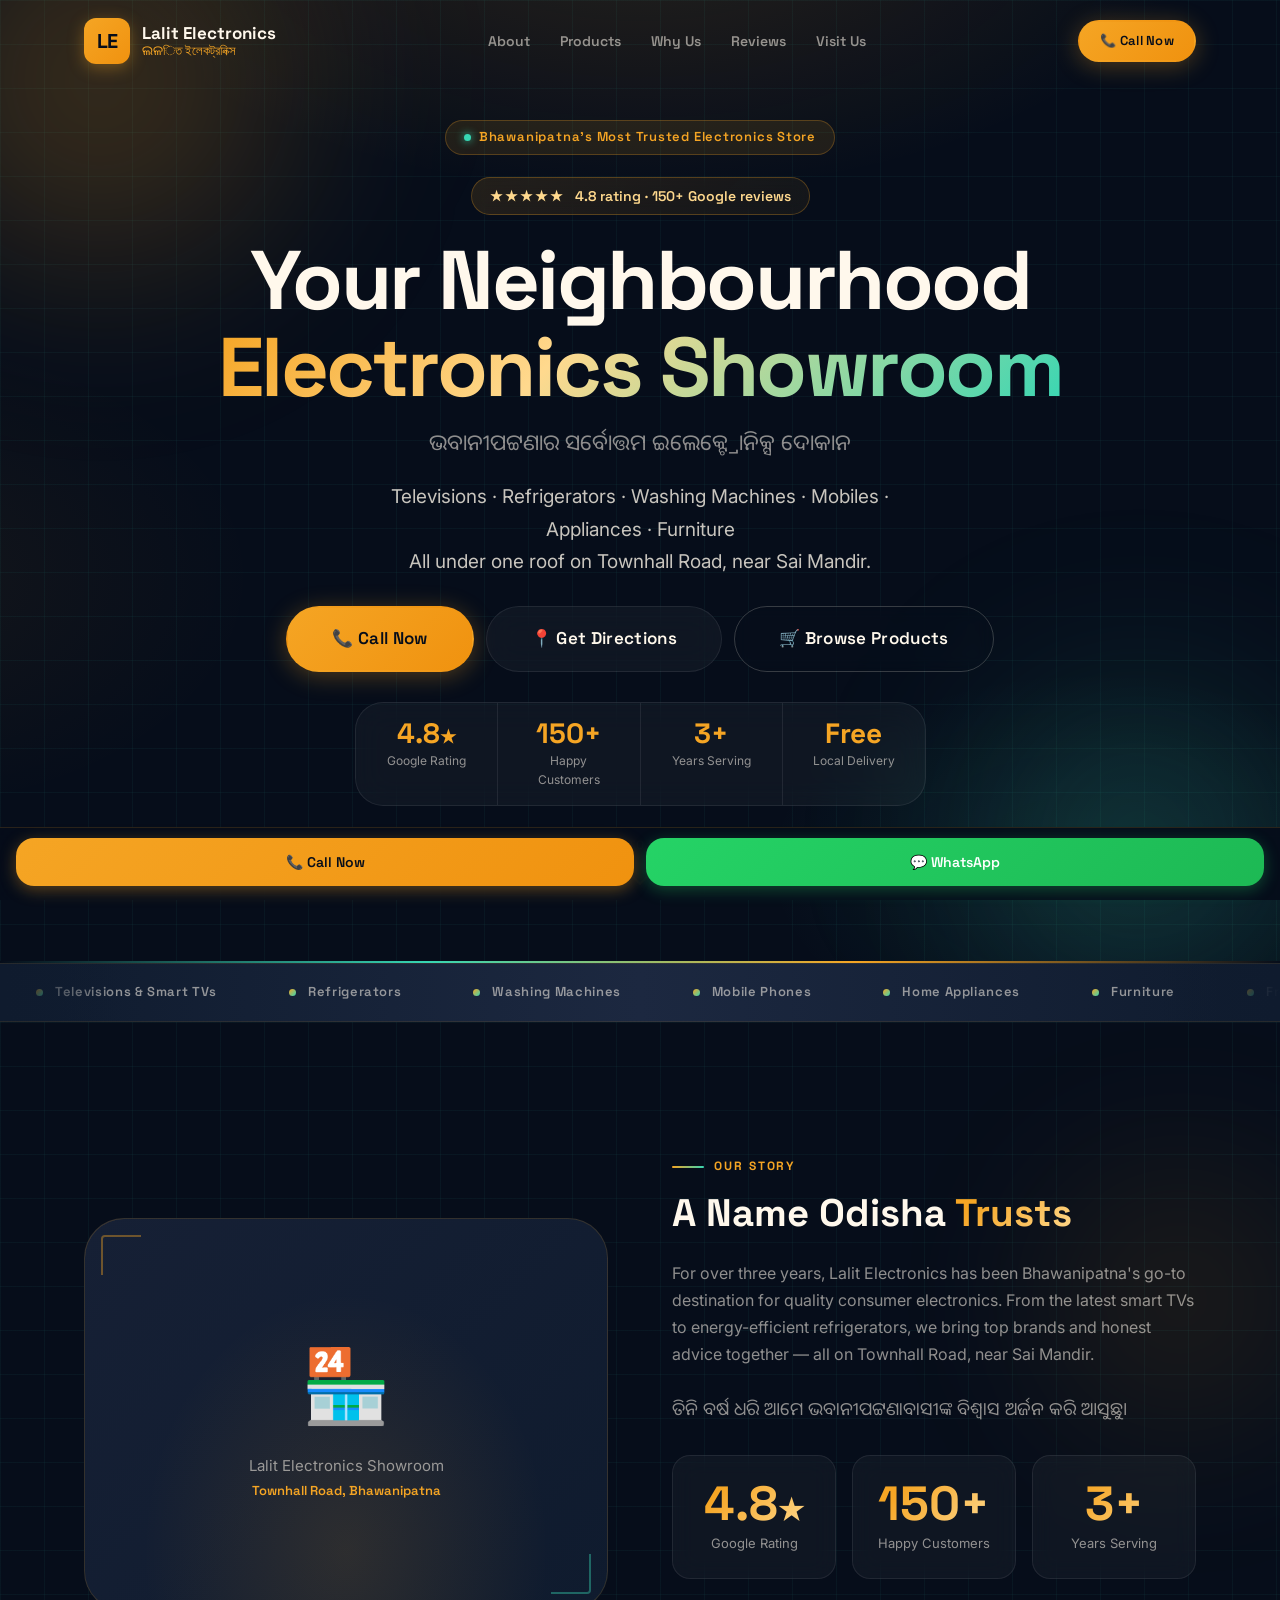
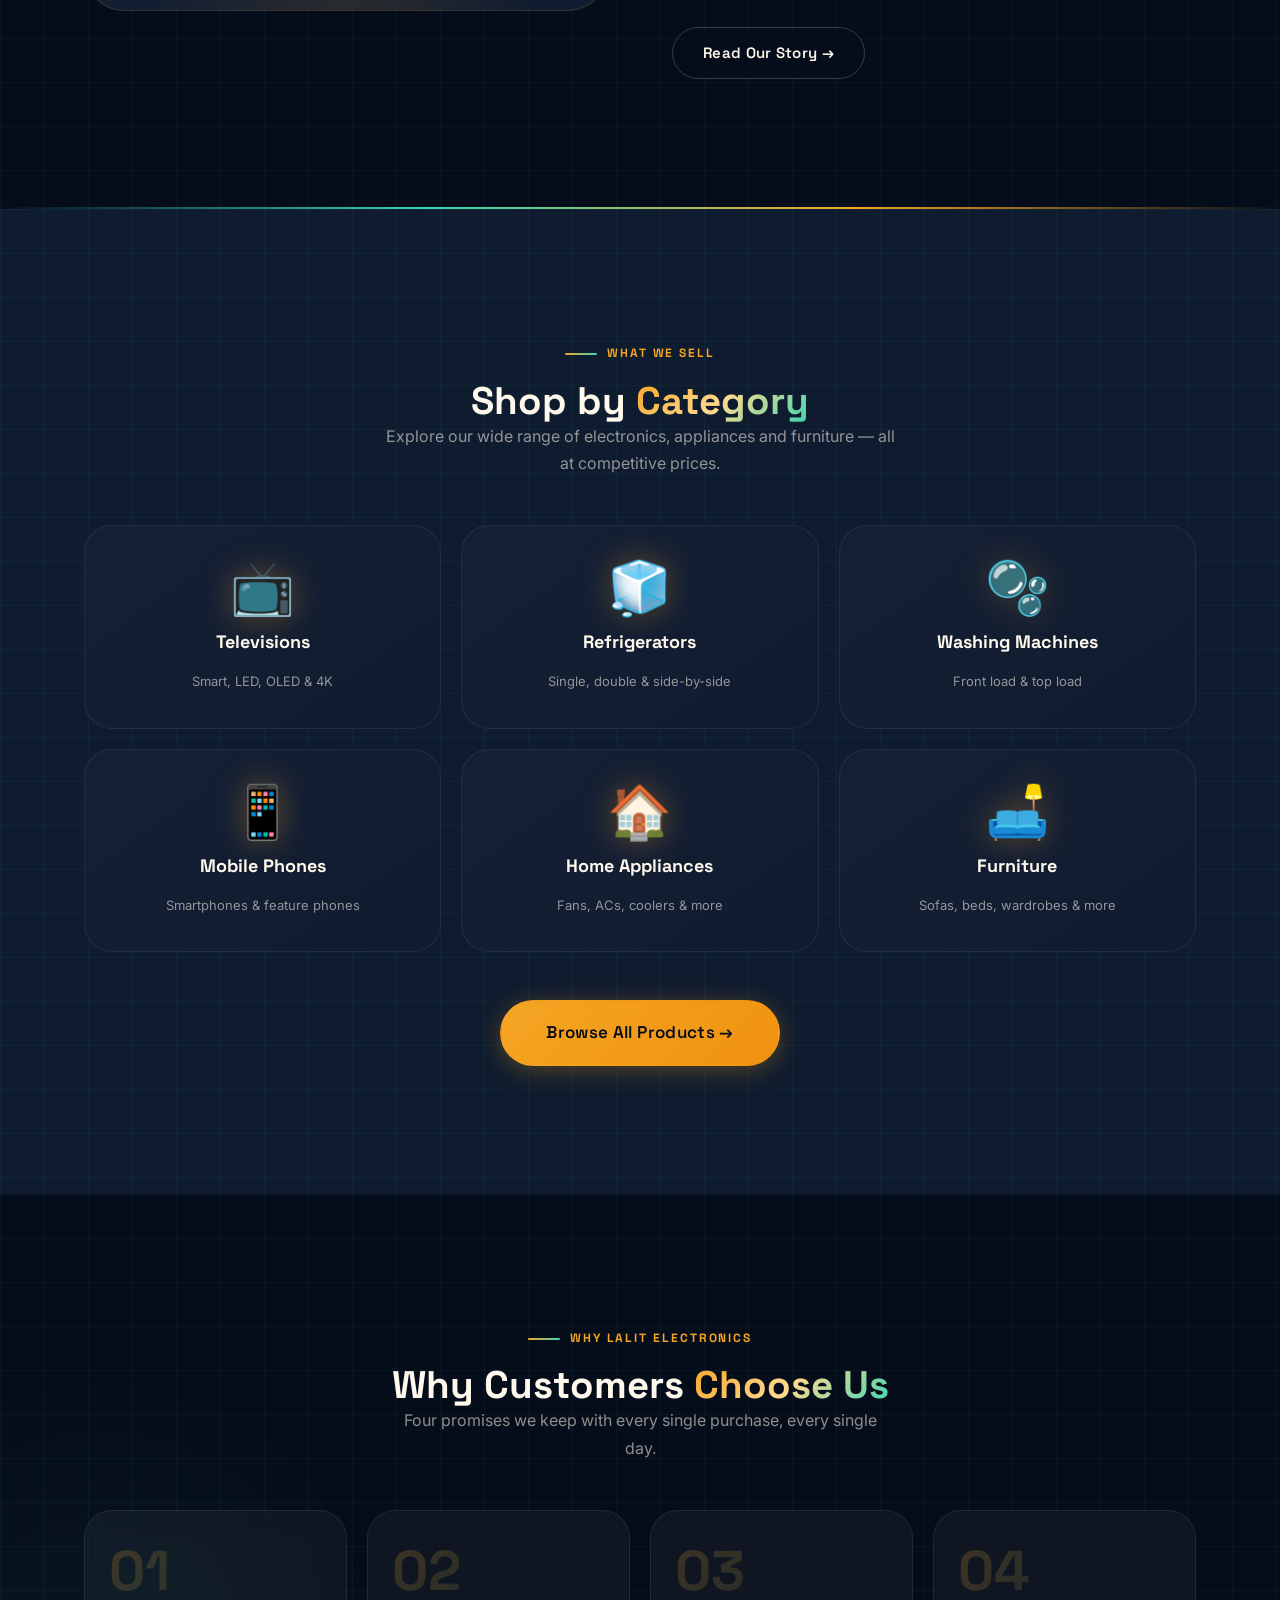
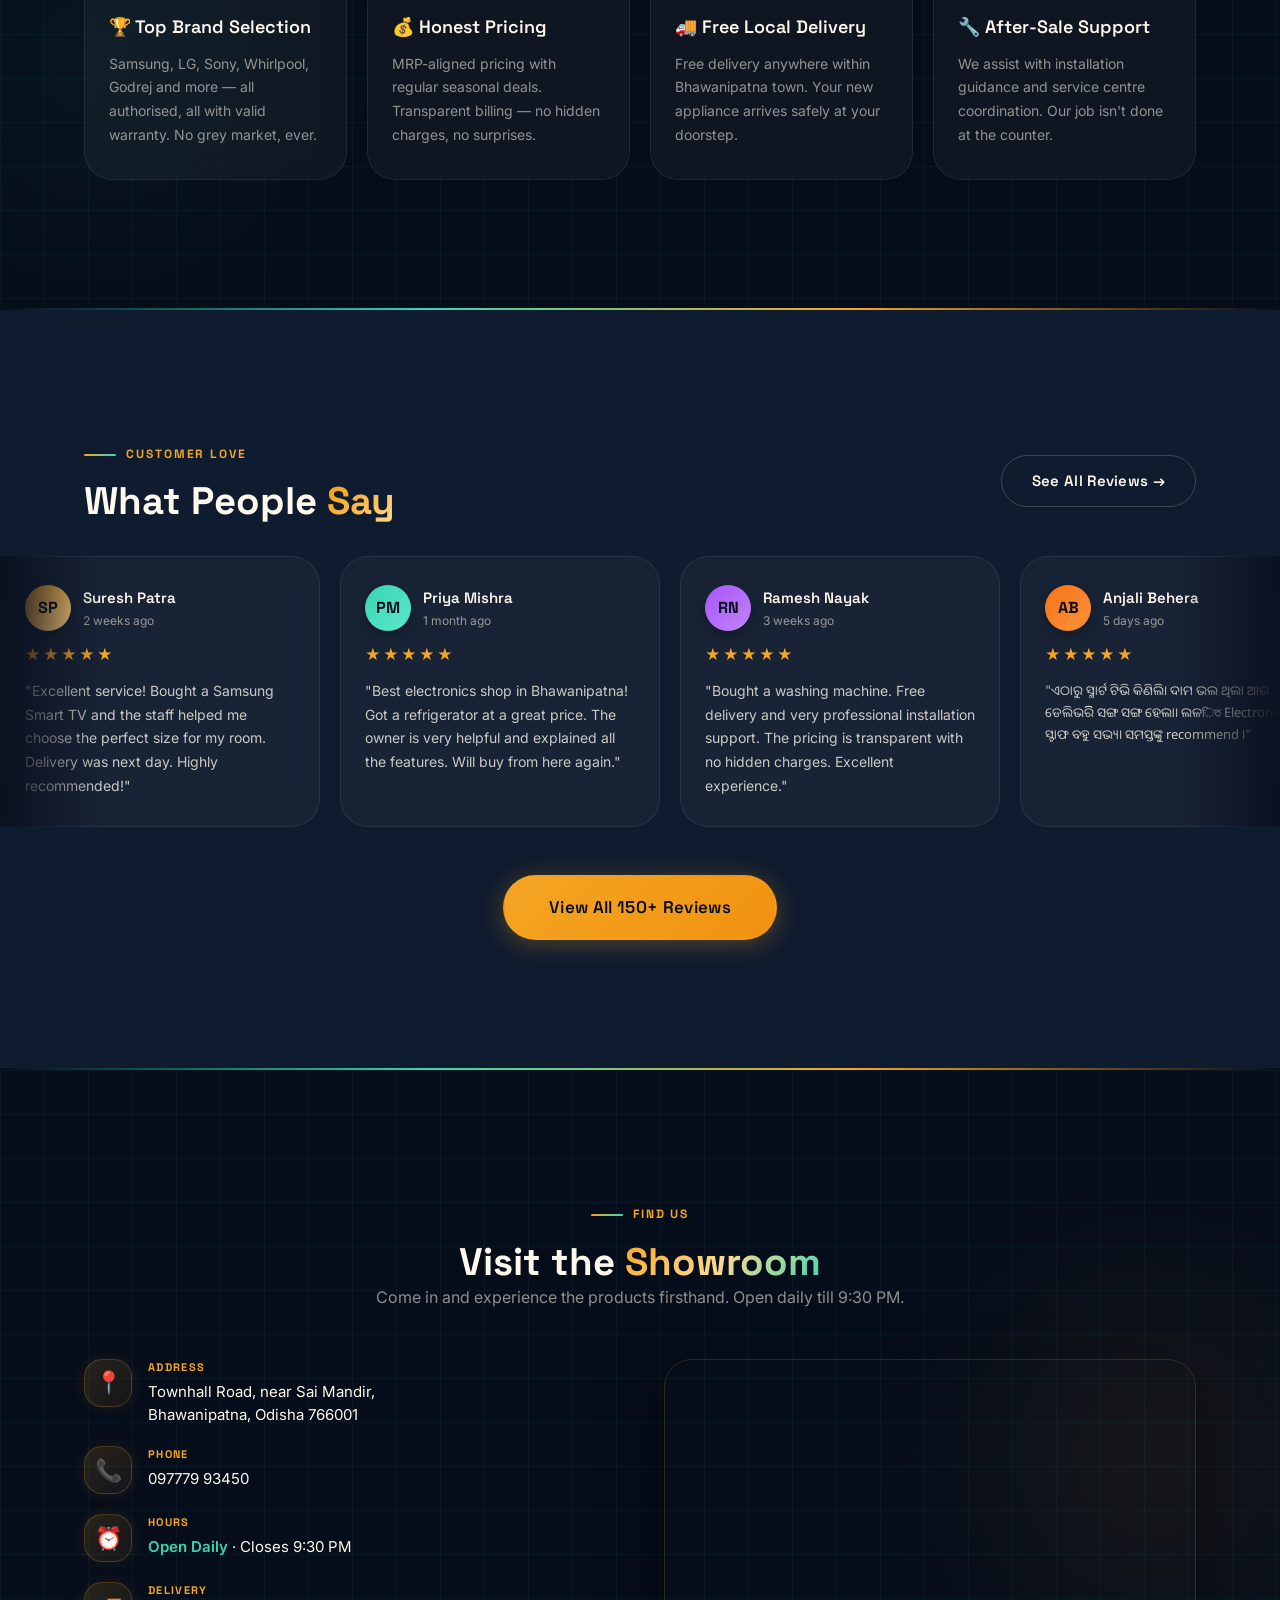
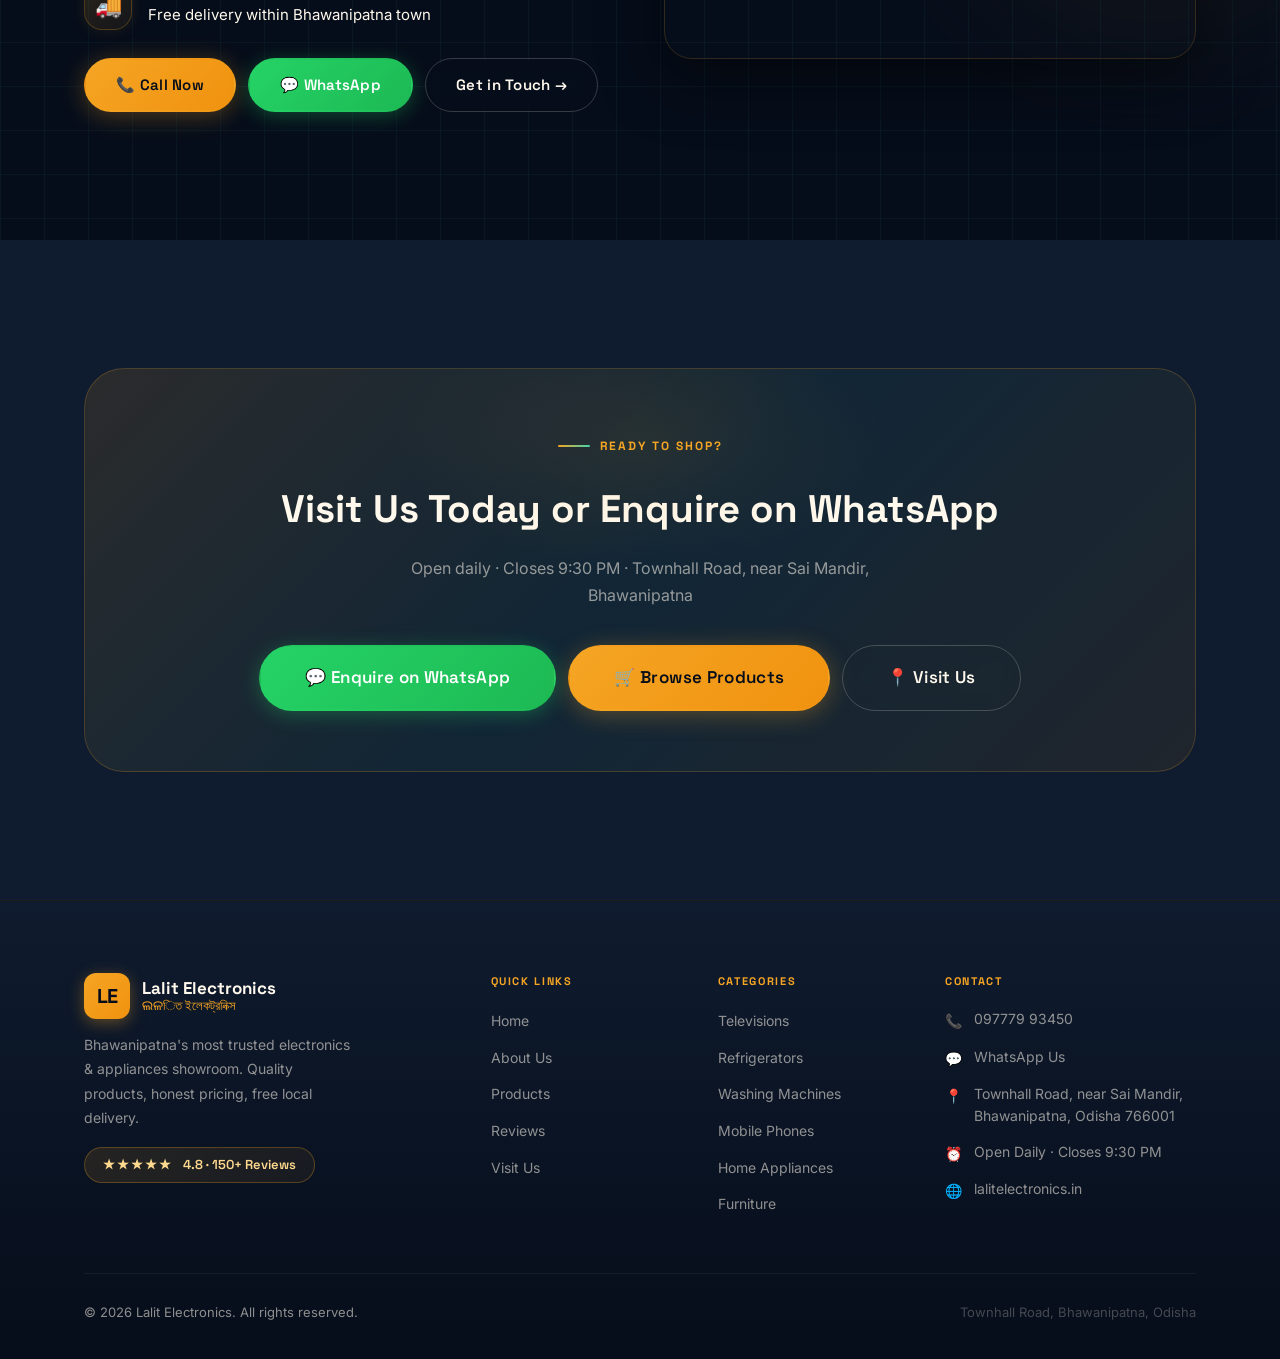
==== index.html @ ec1c6d99 "Initial commit with premium design overhaul" ====
<!DOCTYPE html>
<html lang="en">

<head>
  <meta charset="UTF-8" />
  <meta name="viewport" content="width=device-width, initial-scale=1.0" />
  <title>Lalit Electronics — Bhawanipatna, Odisha | TV, Refrigerator, Mobiles &amp; More</title>
  <meta name="description"
    content="Lalit Electronics (ଲଳିତ ଇଲେକ୍ଟ୍ରୋନିକ୍ସ) — Bhawanipatna's most trusted electronics store on Townhall Road. TVs, Refrigerators, Washing Machines, Mobiles, Home Appliances &amp; Furniture. Rated 4.8★ by 150+ customers. Free delivery within town." />
  <link rel="canonical" href="https://lalitelectronics.in/" />
  <link rel="preconnect" href="https://fonts.googleapis.com" />
  <link rel="preconnect" href="https://fonts.gstatic.com" crossorigin />
  <link
    href="https://fonts.googleapis.com/css2?family=Space+Grotesk:wght@400;500;600;700;800&family=Inter:wght@300;400;500;600&family=Noto+Sans+Oriya:wght@400;700&display=swap"
    rel="stylesheet" />
  <link rel="stylesheet" href="styles.css" />
  <script type="application/ld+json">
  {
    "@context": "https://schema.org",
    "@type": "ElectronicsStore",
    "name": "Lalit Electronics",
    "alternateName": "ଲଳிତ ಇलेक्ट्रॉनिक्स",
    "url": "https://lalitelectronics.in",
    "telephone": "+919777993450",
    "address": {
      "@type": "PostalAddress",
      "streetAddress": "Townhall Road, near Sai Mandir",
      "addressLocality": "Bhawanipatna",
      "addressRegion": "Odisha",
      "postalCode": "766001",
      "addressCountry": "IN"
    },
    "aggregateRating": { "@type": "AggregateRating", "ratingValue": "4.8", "reviewCount": "150" },
    "openingHours": "Mo-Su 00:00-21:30",
    "priceRange": "₹₹"
  }
  </script>
</head>

<body>

  <!-- ══ HEADER ════════════════════════════════════════════ -->
  <header id="site-header" role="banner">
    <div class="container">
      <div class="header-inner">
        <a href="index.html" class="site-logo" aria-label="Lalit Electronics – Home">
          <div class="logo-mark" aria-hidden="true">LE</div>
          <div class="logo-text">
            <span class="logo-en">Lalit Electronics</span>
            <span class="logo-or">ଲଳিত ইলেকট্রনিক্স</span>
          </div>
        </a>
        <nav class="site-nav" aria-label="Main navigation">
          <a href="about.html" data-nav-link>About</a>
          <a href="products.html" data-nav-link>Products</a>
          <a href="#why-us">Why Us</a>
          <a href="reviews.html" data-nav-link>Reviews</a>
          <a href="contact.html" data-nav-link>Visit Us</a>
        </nav>
        <div class="header-cta">
          <a href="tel:+919777993450" class="btn btn-primary btn-sm" id="header-call-btn">📞 Call Now</a>
          <button class="hamburger" id="hamburger" aria-label="Open menu" aria-expanded="false"
            aria-controls="mobile-drawer">
            <span></span><span></span><span></span>
          </button>
        </div>
      </div>
    </div>
  </header>

  <!-- ══ MOBILE DRAWER ══════════════════════════════════════ -->
  <div id="mobile-drawer" role="dialog" aria-label="Navigation menu" aria-modal="true">
    <a href="index.html" class="site-logo" aria-label="Lalit Electronics – Home">
      <div class="logo-mark" aria-hidden="true">LE</div>
      <div class="logo-text">
        <span class="logo-en">Lalit Electronics</span>
      </div>
    </a>
    <nav class="drawer-nav" aria-label="Mobile navigation">
      <a href="index.html" data-nav-link>Home</a>
      <a href="about.html" data-nav-link>About</a>
      <a href="products.html" data-nav-link>Products</a>
      <a href="reviews.html" data-nav-link>Reviews</a>
      <a href="contact.html" data-nav-link>Visit Us</a>
    </nav>
    <div class="drawer-actions">
      <a href="tel:+919777993450" class="btn btn-primary btn-lg" id="drawer-call-btn">📞 Call Now</a>
      <a href="https://wa.me/919777993450" class="btn btn-whatsapp btn-lg" target="_blank" rel="noopener noreferrer"
        id="drawer-wa-btn">💬 WhatsApp</a>
    </div>
  </div>

  <main id="main-content">

    <!-- ══ HERO ═══════════════════════════════════════════════ -->
    <section id="hero" aria-label="Welcome to Lalit Electronics">
      <!-- Layered backgrounds -->
      <div class="hero-bg-radial" aria-hidden="true"></div>
      <div class="hero-circuit" aria-hidden="true"></div>
      <!-- Floating orbs -->
      <div class="orb orb-amber hero-orb-1" aria-hidden="true" style="width:560px;height:560px;top:-200px;left:-180px;">
      </div>
      <div class="orb orb-teal  hero-orb-2" aria-hidden="true"
        style="width:480px;height:480px;bottom:-120px;right:-100px;animation-delay:-3s;"></div>

      <div class="container">
        <div class="hero-inner">

          <!-- Eyebrow badge -->
          <div class="hero-eyebrow reveal" role="text">
            <span class="dot" aria-hidden="true"></span>
            Bhawanipatna's Most Trusted Electronics Store
          </div>

          <!-- Rating pill -->
          <div class="rating-pill reveal reveal-delay-1">
            <span class="stars" aria-label="Five stars">★★★★★</span>
            4.8 rating · 150+ Google reviews
          </div>

          <!-- Headline -->
          <h1 class="display-xl hero-title reveal reveal-delay-2">
            Your Neighbourhood<br />
            <span class="line-accent">Electronics Showroom</span>
          </h1>

          <!-- Odia subline -->
          <p class="hero-sub-odia reveal reveal-delay-3">
            ଭବାନୀପଟ୍ଟଣାର ସର୍ବୋତ୍ତମ ଇଲେକ୍ଟ୍ରୋନିକ୍ସ ଦୋକାନ
          </p>
          <p class="hero-sub-en reveal reveal-delay-3">
            Televisions · Refrigerators · Washing Machines · Mobiles · Appliances · Furniture<br />
            All under one roof on Townhall Road, near Sai Mandir.
          </p>

          <!-- CTAs -->
          <div class="hero-ctas reveal reveal-delay-4">
            <a href="tel:+919777993450" class="btn btn-primary btn-lg" id="hero-call-btn">📞 Call Now</a>
            <a href="https://maps.google.com/?q=W557+8F+Bhawanipatna,Odisha" target="_blank" rel="noopener noreferrer"
              class="btn btn-glass btn-lg" id="hero-directions-btn">📍 Get Directions</a>
            <a href="products.html" class="btn btn-outline btn-lg" id="hero-products-btn">🛒 Browse Products</a>
          </div>

          <!-- Floating mini stats -->
          <div class="hero-stats reveal reveal-delay-4">
            <div class="hero-stat">
              <div class="hero-stat-num">4.8<span style="font-size:.65em;">★</span></div>
              <div class="hero-stat-label">Google Rating</div>
            </div>
            <div class="hero-stat">
              <div class="hero-stat-num">150+</div>
              <div class="hero-stat-label">Happy Customers</div>
            </div>
            <div class="hero-stat">
              <div class="hero-stat-num">3+</div>
              <div class="hero-stat-label">Years Serving</div>
            </div>
            <div class="hero-stat">
              <div class="hero-stat-num">Free</div>
              <div class="hero-stat-label">Local Delivery</div>
            </div>
          </div>

          <!-- Scroll hint -->
          <div class="scroll-hint reveal reveal-delay-4" aria-hidden="true">
            <span>Scroll to explore</span>
            <div class="chevron"></div>
          </div>

        </div>
      </div>
    </section>

    <!-- ══ TEAL DIVIDER ═══════════════════════════════════════ -->
    <div class="teal-stripe" aria-hidden="true"></div>

    <!-- ══ SERVICES MARQUEE ════════════════════════════════════ -->
    <section class="marquee-section" aria-label="Our services">
      <div class="marquee-track" aria-hidden="true">
        <div class="marquee-item"><span class="dot" aria-hidden="true"></span> Televisions &amp; Smart TVs</div>
        <div class="marquee-item"><span class="dot" aria-hidden="true"></span> Refrigerators</div>
        <div class="marquee-item"><span class="dot" aria-hidden="true"></span> Washing Machines</div>
        <div class="marquee-item"><span class="dot" aria-hidden="true"></span> Mobile Phones</div>
        <div class="marquee-item"><span class="dot" aria-hidden="true"></span> Home Appliances</div>
        <div class="marquee-item"><span class="dot" aria-hidden="true"></span> Furniture</div>
        <div class="marquee-item"><span class="dot" aria-hidden="true"></span> Free Delivery in Town</div>
        <div class="marquee-item"><span class="dot" aria-hidden="true"></span> In-Store Pickup</div>
        <div class="marquee-item"><span class="dot" aria-hidden="true"></span> Open Daily till 9:30 PM</div>
        <div class="marquee-item"><span class="dot" aria-hidden="true"></span> 4.8★ on Google</div>
        <div class="marquee-item"><span class="dot" aria-hidden="true"></span> Samsung · LG · Sony · Whirlpool</div>
        <div class="marquee-item"><span class="dot" aria-hidden="true"></span> Bhawanipatna's #1 Store</div>
      </div>
    </section>

    <!-- ══ ABOUT PREVIEW ══════════════════════════════════════ -->
    <section class="section-dark circuit-bg" aria-labelledby="about-preview-heading">
      <div class="orb orb-amber" aria-hidden="true"
        style="position:absolute;width:400px;height:400px;right:-100px;top:10%;opacity:.5;pointer-events:none;"></div>
      <div class="container" style="position:relative;">
        <div class="about-split">
          <!-- Visual -->
          <div class="about-visual reveal reveal-left">
            <div class="visual-icon" aria-hidden="true">🏪</div>
            <p>Lalit Electronics Showroom<br /><span
                style="color:var(--amber);font-size:13px;font-family:var(--font-head);font-weight:600;">Townhall Road,
                Bhawanipatna</span></p>
            <!-- Decorative corner elements -->
            <div aria-hidden="true"
              style="position:absolute;top:16px;left:16px;width:40px;height:40px;border-left:2px solid rgba(245,165,36,.4);border-top:2px solid rgba(245,165,36,.4);border-radius:4px 0 0 0;">
            </div>
            <div aria-hidden="true"
              style="position:absolute;bottom:16px;right:16px;width:40px;height:40px;border-right:2px solid rgba(55,214,179,.4);border-bottom:2px solid rgba(55,214,179,.4);border-radius:0 0 4px 0;">
            </div>
          </div>
          <!-- Content -->
          <div class="reveal reveal-right">
            <span class="section-label">Our Story</span>
            <h2 class="headline-xl" id="about-preview-heading">
              A Name Odisha <span class="gradient-text-amber">Trusts</span>
            </h2>
            <p class="body-md mt-3" style="color:var(--text-dim);">
              For over three years, Lalit Electronics has been Bhawanipatna's go-to destination for quality consumer
              electronics. From the latest smart TVs to energy-efficient refrigerators, we bring top brands and honest
              advice together — all on Townhall Road, near Sai Mandir.
            </p>
            <p class="odia mt-3" style="color:var(--text-dim);">
              ତିନି ବର୍ଷ ଧରି ଆମେ ଭବାନୀପଟ୍ଟଣାବାସୀଙ୍କ ବିଶ୍ୱାସ ଅର୍ଜନ କରି ଆସୁଛୁ।
            </p>
            <div class="stats-row mt-4">
              <div class="stat-card">
                <div class="stat-number">4.8<span style="font-size:.6em;">★</span></div>
                <div class="stat-label">Google Rating</div>
              </div>
              <div class="stat-card">
                <div class="stat-number">150+</div>
                <div class="stat-label">Happy Customers</div>
              </div>
              <div class="stat-card">
                <div class="stat-number">3+</div>
                <div class="stat-label">Years Serving</div>
              </div>
            </div>
            <a href="about.html" class="btn btn-outline mt-6" id="about-preview-link">Read Our Story →</a>
          </div>
        </div>
      </div>
    </section>

    <!-- ══ TEAL DIVIDER ═══════════════════════════════════════ -->
    <div class="teal-stripe" aria-hidden="true"></div>

    <!-- ══ CATEGORIES ═════════════════════════════════════════ -->
    <section class="section-panel circuit-bg" aria-labelledby="categories-heading">
      <div class="container">
        <div class="text-center mb-4">
          <span class="section-label reveal" style="justify-content:center;">What We Sell</span>
          <h2 class="headline-xl reveal reveal-delay-1" id="categories-heading">
            Shop by <span class="gradient-text">Category</span>
          </h2>
          <p class="body-md reveal reveal-delay-2" style="color:var(--text-dim);max-width:520px;margin-inline:auto;">
            Explore our wide range of electronics, appliances and furniture — all at competitive prices.
          </p>
        </div>

        <div class="categories-grid mt-6">
          <a href="products.html#televisions" class="category-card reveal" id="cat-tv">
            <div class="cat-icon" aria-hidden="true">📺</div>
            <div class="cat-name">Televisions</div>
            <div class="cat-sub">Smart, LED, OLED &amp; 4K</div>
          </a>
          <a href="products.html#refrigerators" class="category-card reveal reveal-delay-1" id="cat-fridge">
            <div class="cat-icon" aria-hidden="true">🧊</div>
            <div class="cat-name">Refrigerators</div>
            <div class="cat-sub">Single, double &amp; side-by-side</div>
          </a>
          <a href="products.html#washing-machines" class="category-card reveal reveal-delay-2" id="cat-wm">
            <div class="cat-icon" aria-hidden="true">🫧</div>
            <div class="cat-name">Washing Machines</div>
            <div class="cat-sub">Front load &amp; top load</div>
          </a>
          <a href="products.html#mobile-phones" class="category-card reveal reveal-delay-1" id="cat-mobile">
            <div class="cat-icon" aria-hidden="true">📱</div>
            <div class="cat-name">Mobile Phones</div>
            <div class="cat-sub">Smartphones &amp; feature phones</div>
          </a>
          <a href="products.html#home-appliances" class="category-card reveal reveal-delay-2" id="cat-appliance">
            <div class="cat-icon" aria-hidden="true">🏠</div>
            <div class="cat-name">Home Appliances</div>
            <div class="cat-sub">Fans, ACs, coolers &amp; more</div>
          </a>
          <a href="products.html#furniture" class="category-card reveal reveal-delay-3" id="cat-furniture">
            <div class="cat-icon" aria-hidden="true">🛋️</div>
            <div class="cat-name">Furniture</div>
            <div class="cat-sub">Sofas, beds, wardrobes &amp; more</div>
          </a>
        </div>

        <!-- CTA under categories -->
        <div class="text-center mt-6 reveal">
          <a href="products.html" class="btn btn-primary btn-lg" id="browse-all-btn">Browse All Products →</a>
        </div>
      </div>
    </section>

    <!-- ══ WHY CHOOSE US ══════════════════════════════════════ -->
    <section class="section-dark circuit-bg" id="why-us" aria-labelledby="why-heading">
      <div class="orb orb-teal" aria-hidden="true"
        style="position:absolute;width:500px;height:500px;left:-150px;bottom:0;opacity:.4;pointer-events:none;"></div>
      <div class="container" style="position:relative;">
        <div class="text-center mb-4">
          <span class="section-label reveal" style="justify-content:center;">Why Lalit Electronics</span>
          <h2 class="headline-xl reveal reveal-delay-1" id="why-heading">
            Why Customers <span class="gradient-text">Choose Us</span>
          </h2>
          <p class="body-md reveal reveal-delay-2" style="color:var(--text-dim);max-width:480px;margin-inline:auto;">
            Four promises we keep with every single purchase, every single day.
          </p>
        </div>
        <div class="why-grid mt-6">
          <div class="why-card reveal">
            <div class="why-number" aria-hidden="true">01</div>
            <div class="why-title">🏆 Top Brand Selection</div>
            <p class="why-desc">Samsung, LG, Sony, Whirlpool, Godrej and more — all authorised, all with valid warranty.
              No grey market, ever.</p>
          </div>
          <div class="why-card reveal reveal-delay-1">
            <div class="why-number" aria-hidden="true">02</div>
            <div class="why-title">💰 Honest Pricing</div>
            <p class="why-desc">MRP-aligned pricing with regular seasonal deals. Transparent billing — no hidden
              charges, no surprises.</p>
          </div>
          <div class="why-card reveal reveal-delay-2">
            <div class="why-number" aria-hidden="true">03</div>
            <div class="why-title">🚚 Free Local Delivery</div>
            <p class="why-desc">Free delivery anywhere within Bhawanipatna town. Your new appliance arrives safely at
              your doorstep.</p>
          </div>
          <div class="why-card reveal reveal-delay-3">
            <div class="why-number" aria-hidden="true">04</div>
            <div class="why-title">🔧 After-Sale Support</div>
            <p class="why-desc">We assist with installation guidance and service centre coordination. Our job isn't done
              at the counter.</p>
          </div>
        </div>
      </div>
    </section>

    <!-- ══ TEAL DIVIDER ═══════════════════════════════════════ -->
    <div class="teal-stripe" aria-hidden="true"></div>

    <!-- ══ REVIEWS PREVIEW ════════════════════════════════════ -->
    <section class="section-panel" aria-labelledby="reviews-preview-heading">
      <div class="container">
        <div class="flex-between mb-4" style="flex-wrap:wrap;gap:16px;">
          <div>
            <span class="section-label reveal">Customer Love</span>
            <h2 class="headline-xl reveal reveal-delay-1" id="reviews-preview-heading">
              What People <span class="gradient-text-amber">Say</span>
            </h2>
          </div>
          <a href="reviews.html" class="btn btn-outline reveal reveal-delay-2" id="all-reviews-btn">See All Reviews
            →</a>
        </div>
      </div>
      <!-- Full-width carousel with fades -->
      <div class="reviews-track-wrap" aria-label="Customer reviews carousel" role="region">
        <div class="reviews-track" aria-live="off">
          <article class="review-card">
            <div class="review-header">
              <div class="reviewer-avatar" style="background:linear-gradient(135deg,#F5A524,#FFD98E);" aria-label="SP">
                SP</div>
              <div>
                <div class="reviewer-name">Suresh Patra</div>
                <div class="reviewer-date">2 weeks ago</div>
              </div>
            </div>
            <div class="review-stars" aria-label="5 stars">★★★★★</div>
            <p class="review-text">"Excellent service! Bought a Samsung Smart TV and the staff helped me choose the
              perfect size for my room. Delivery was next day. Highly recommended!"</p>
          </article>
          <article class="review-card">
            <div class="review-header">
              <div class="reviewer-avatar" style="background:linear-gradient(135deg,#37D6B3,#5de8cb);" aria-label="PM">
                PM</div>
              <div>
                <div class="reviewer-name">Priya Mishra</div>
                <div class="reviewer-date">1 month ago</div>
              </div>
            </div>
            <div class="review-stars" aria-label="5 stars">★★★★★</div>
            <p class="review-text">"Best electronics shop in Bhawanipatna! Got a refrigerator at a great price. The
              owner is very helpful and explained all the features. Will buy from here again."</p>
          </article>
          <article class="review-card">
            <div class="review-header">
              <div class="reviewer-avatar" style="background:linear-gradient(135deg,#a855f7,#c084fc);" aria-label="RN">
                RN</div>
              <div>
                <div class="reviewer-name">Ramesh Nayak</div>
                <div class="reviewer-date">3 weeks ago</div>
              </div>
            </div>
            <div class="review-stars" aria-label="5 stars">★★★★★</div>
            <p class="review-text">"Bought a washing machine. Free delivery and very professional installation support.
              The pricing is transparent with no hidden charges. Excellent experience."</p>
          </article>
          <article class="review-card">
            <div class="review-header">
              <div class="reviewer-avatar" style="background:linear-gradient(135deg,#f97316,#fb923c);" aria-label="AB">
                AB</div>
              <div>
                <div class="reviewer-name">Anjali Behera</div>
                <div class="reviewer-date">5 days ago</div>
              </div>
            </div>
            <div class="review-stars" aria-label="5 stars">★★★★★</div>
            <p class="review-text odia" style="font-size:13px;">"ଏଠାରୁ ସ୍ମାର୍ଟ ଟିଭି କିଣିଲି। ଦାମ ଭଲ ଥିଲା ଆଉ ଡେଲିଭ‍ିରି
              ସଙ୍ଗ ସଙ୍ଗ ହେଲା। ଲଳিত Electronics ର ସ୍ଟାଫ ବହୁ ସଭ୍ୟ। ସମସ୍ତଙ୍କୁ recommend ।"</p>
          </article>
          <article class="review-card">
            <div class="review-header">
              <div class="reviewer-avatar" style="background:linear-gradient(135deg,#06b6d4,#22d3ee);" aria-label="DS">
                DS</div>
              <div>
                <div class="reviewer-name">Deepak Sahu</div>
                <div class="reviewer-date">2 months ago</div>
              </div>
            </div>
            <div class="review-stars" aria-label="5 stars">★★★★★</div>
            <p class="review-text">"Trusted shop with genuine products. I've been buying here for 2 years. Whether it's
              mobile phones or home appliances, they always have the best selection."</p>
          </article>
          <article class="review-card">
            <div class="review-header">
              <div class="reviewer-avatar" style="background:linear-gradient(135deg,#ec4899,#f472b6);" aria-label="KR">
                KR</div>
              <div>
                <div class="reviewer-name">Kavita Rath</div>
                <div class="reviewer-date">1 week ago</div>
              </div>
            </div>
            <div class="review-stars" aria-label="5 stars">★★★★★</div>
            <p class="review-text">"Amazing shop! Great variety of furniture too. Got a sofa set and a dining table at
              excellent prices. Delivery was on time and very careful. Very satisfied!"</p>
          </article>
        </div>
      </div>
      <div class="text-center mt-6">
        <a href="reviews.html" class="btn btn-primary btn-lg" id="all-reviews-btn-2">View All 150+ Reviews</a>
      </div>
    </section>

    <!-- ══ TEAL DIVIDER ═══════════════════════════════════════ -->
    <div class="teal-stripe" aria-hidden="true"></div>

    <!-- ══ CONTACT PREVIEW ════════════════════════════════════ -->
    <section class="section-dark circuit-bg" aria-labelledby="contact-preview-heading">
      <div class="orb orb-amber" aria-hidden="true"
        style="position:absolute;width:450px;height:450px;right:-100px;top:50%;transform:translateY(-50%);opacity:.4;pointer-events:none;">
      </div>
      <div class="container" style="position:relative;">
        <div class="text-center mb-4">
          <span class="section-label reveal" style="justify-content:center;">Find Us</span>
          <h2 class="headline-xl reveal reveal-delay-1" id="contact-preview-heading">
            Visit the <span class="gradient-text">Showroom</span>
          </h2>
          <p class="body-md reveal reveal-delay-2" style="color:var(--text-dim);">
            Come in and experience the products firsthand. Open daily till 9:30 PM.
          </p>
        </div>

        <div class="contact-preview-grid mt-6">
          <div class="contact-info-list reveal">
            <div class="contact-item">
              <div class="contact-icon" aria-hidden="true">📍</div>
              <div>
                <div class="contact-item-label">Address</div>
                <div class="contact-item-value">Townhall Road, near Sai Mandir,<br />Bhawanipatna, Odisha 766001</div>
              </div>
            </div>
            <div class="contact-item">
              <div class="contact-icon" aria-hidden="true">📞</div>
              <div>
                <div class="contact-item-label">Phone</div>
                <div class="contact-item-value">
                  <a href="tel:+919777993450" id="contact-preview-phone">097779 93450</a>
                </div>
              </div>
            </div>
            <div class="contact-item">
              <div class="contact-icon" aria-hidden="true">⏰</div>
              <div>
                <div class="contact-item-label">Hours</div>
                <div class="contact-item-value"><span style="color:var(--teal);font-weight:600;">Open Daily</span> ·
                  Closes 9:30 PM</div>
              </div>
            </div>
            <div class="contact-item">
              <div class="contact-icon" aria-hidden="true">🚚</div>
              <div>
                <div class="contact-item-label">Delivery</div>
                <div class="contact-item-value">Free delivery within Bhawanipatna town</div>
              </div>
            </div>
            <div style="display:flex;gap:12px;flex-wrap:wrap;margin-top:8px;">
              <a href="tel:+919777993450" class="btn btn-primary" id="contact-preview-call">📞 Call Now</a>
              <a href="https://wa.me/919777993450" class="btn btn-whatsapp" target="_blank" rel="noopener noreferrer"
                id="contact-preview-wa">💬 WhatsApp</a>
              <a href="contact.html" class="btn btn-outline" id="contact-preview-more">Get in Touch →</a>
            </div>
          </div>

          <div class="map-embed reveal reveal-delay-2">
            <iframe src="https://www.google.com/maps?q=W557+8F+Bhawanipatna,Odisha&output=embed"
              title="Lalit Electronics location on Google Maps" allowfullscreen loading="lazy"
              referrerpolicy="no-referrer-when-downgrade">
            </iframe>
          </div>
        </div>
      </div>
    </section>

    <!-- ══ CTA BANNER ══════════════════════════════════════════ -->
    <section class="section-panel" aria-label="Call to action">
      <div class="container">
        <div class="cta-banner reveal">
          <span class="section-label" style="justify-content:center;">Ready to Shop?</span>
          <h2 class="headline-xl mt-2">Visit Us Today or Enquire on WhatsApp</h2>
          <p class="body-md mt-3" style="color:var(--text-dim);max-width:480px;margin-inline:auto;">
            Open daily · Closes 9:30 PM · Townhall Road, near Sai Mandir, Bhawanipatna
          </p>
          <div style="display:flex;gap:12px;flex-wrap:wrap;justify-content:center;margin-top:36px;">
            <a href="https://wa.me/919777993450?text=Hi%2C%20I%20want%20to%20enquire%20about%20products%20at%20Lalit%20Electronics."
              target="_blank" rel="noopener noreferrer" class="btn btn-whatsapp btn-lg" id="cta-wa-btn">💬 Enquire on
              WhatsApp</a>
            <a href="products.html" class="btn btn-primary btn-lg" id="cta-products-btn">🛒 Browse Products</a>
            <a href="contact.html" class="btn btn-outline btn-lg" id="cta-contact-btn">📍 Visit Us</a>
          </div>
        </div>
      </div>
    </section>

  </main>

  <!-- ══ FOOTER ═════════════════════════════════════════════ -->
  <footer id="site-footer" role="contentinfo">
    <div class="container">
      <div class="footer-grid">
        <div class="footer-brand">
          <a href="index.html" class="site-logo" aria-label="Lalit Electronics Home">
            <div class="logo-mark" aria-hidden="true">LE</div>
            <div class="logo-text">
              <span class="logo-en">Lalit Electronics</span>
              <span class="logo-or">ଲଳিত ইলেকট্রনিক্স</span>
            </div>
          </a>
          <p class="footer-desc">Bhawanipatna's most trusted electronics &amp; appliances showroom. Quality products,
            honest pricing, free local delivery.</p>
          <div style="margin-top:16px;">
            <div class="rating-pill" style="font-size:13px;"><span class="stars">★★★★★</span> 4.8 · 150+ Reviews</div>
          </div>
        </div>
        <div>
          <div class="footer-heading">Quick Links</div>
          <ul class="footer-links">
            <li><a href="index.html">Home</a></li>
            <li><a href="about.html">About Us</a></li>
            <li><a href="products.html">Products</a></li>
            <li><a href="reviews.html">Reviews</a></li>
            <li><a href="contact.html">Visit Us</a></li>
          </ul>
        </div>
        <div>
          <div class="footer-heading">Categories</div>
          <ul class="footer-links">
            <li><a href="products.html#televisions">Televisions</a></li>
            <li><a href="products.html#refrigerators">Refrigerators</a></li>
            <li><a href="products.html#washing-machines">Washing Machines</a></li>
            <li><a href="products.html#mobile-phones">Mobile Phones</a></li>
            <li><a href="products.html#home-appliances">Home Appliances</a></li>
            <li><a href="products.html#furniture">Furniture</a></li>
          </ul>
        </div>
        <div>
          <div class="footer-heading">Contact</div>
          <a href="tel:+919777993450" class="footer-contact-item" id="footer-phone"><span class="icon"
              aria-hidden="true">📞</span><span>097779 93450</span></a>
          <a href="https://wa.me/919777993450" class="footer-contact-item" target="_blank" rel="noopener noreferrer"
            id="footer-wa"><span class="icon" aria-hidden="true">💬</span><span>WhatsApp Us</span></a>
          <div class="footer-contact-item"><span class="icon" aria-hidden="true">📍</span><span>Townhall Road, near Sai
              Mandir, Bhawanipatna, Odisha 766001</span></div>
          <div class="footer-contact-item"><span class="icon" aria-hidden="true">⏰</span><span>Open Daily · Closes 9:30
              PM</span></div>
          <div class="footer-contact-item"><span class="icon"
              aria-hidden="true">🌐</span><span>lalitelectronics.in</span></div>
        </div>
      </div>
      <div class="footer-bottom">
        <p class="footer-copy">&copy; <span class="footer-year">2026</span> Lalit Electronics. All rights reserved.</p>
        <p class="footer-copy" style="color:rgba(255,248,236,.25);">Townhall Road, Bhawanipatna, Odisha</p>
      </div>
    </div>
  </footer>

  <!-- ══ STICKY MOBILE BAR ═══════════════════════════════════ -->
  <div id="mobile-bar" role="navigation" aria-label="Quick actions" style="display:flex;">
    <a href="tel:+919777993450" class="mbar-call" id="mbar-call">📞 Call Now</a>
    <a href="https://wa.me/919777993450" class="mbar-wa" target="_blank" rel="noopener noreferrer" id="mbar-wa">💬
      WhatsApp</a>
  </div>

  <script src="script.js"></script>
</body>

</html>
---- styles.css ----
/* ============================================================
   LALIT ELECTRONICS — PREMIUM DESIGN SYSTEM v2
   Ultra-modern · Glassmorphic · Neon Accents · Cinematic
   ============================================================ */

@import url('https://fonts.googleapis.com/css2?family=Space+Grotesk:wght@400;500;600;700;800&family=Inter:wght@300;400;500;600&family=Noto+Sans+Oriya:wght@400;700&display=swap');

/* ── Design Tokens ─────────────────────────────────────── */
:root {
  --ink:          #060d1a;
  --ink-2:        #0B1220;
  --panel:        #0f1b2e;
  --panel-2:      #162035;
  --panel-3:      #1c2840;
  --glass:        rgba(255,255,255,.04);
  --glass-border: rgba(255,255,255,.08);
  --amber:        #F5A524;
  --amber-soft:   #FFD98E;
  --amber-glow:   rgba(245,165,36,.18);
  --amber-dim:    rgba(245,165,36,.08);
  --teal:         #37D6B3;
  --teal-glow:    rgba(55,214,179,.14);
  --paper:        #F6F3EC;
  --paper-dim:    #EAE5D8;
  --cream:        #FFF8EC;
  --text-dim:     rgba(255,248,236,.55);
  --text-mid:     rgba(255,248,236,.78);
  --circuit:      rgba(55,214,179,.05);

  --font-head: 'Space Grotesk', sans-serif;
  --font-body: 'Inter', sans-serif;
  --font-odia: 'Noto Sans Oriya', sans-serif;

  --ease-out:    cubic-bezier(.16,1,.3,1);
  --ease-spring: cubic-bezier(.34,1.56,.64,1);
  --ease-bounce: cubic-bezier(.68,-.6,.32,1.6);

  --r-sm:   4px;
  --r-md:   10px;
  --r-lg:   18px;
  --r-xl:   28px;
  --r-2xl:  40px;
  --r-full: 9999px;

  --section-v: clamp(72px,10vw,128px);
  --page-h:    clamp(20px,5vw,80px);
  --gap:       8px;
}

/* ── Reset ─────────────────────────────────────────────── */
*, *::before, *::after { box-sizing: border-box; margin: 0; padding: 0; }
html { scroll-behavior: smooth; font-size: 16px; }
body {
  font-family: var(--font-body);
  background: var(--ink);
  color: var(--cream);
  line-height: 1.6;
  overflow-x: hidden;
}
img { display: block; max-width: 100%; }
a { color: inherit; text-decoration: none; }
ul { list-style: none; }
button { border: none; background: none; cursor: pointer; font-family: inherit; }
input, textarea, select { font-family: inherit; }

/* ── Focus ─────────────────────────────────────────────── */
:focus-visible {
  outline: 2px solid var(--amber);
  outline-offset: 3px;
  border-radius: var(--r-sm);
}

/* ── Gradient Text ─────────────────────────────────────── */
.gradient-text {
  background: linear-gradient(135deg, var(--amber) 0%, var(--amber-soft) 50%, var(--teal) 100%);
  -webkit-background-clip: text;
  -webkit-text-fill-color: transparent;
  background-clip: text;
}
.gradient-text-amber {
  background: linear-gradient(135deg, var(--amber) 20%, var(--amber-soft) 100%);
  -webkit-background-clip: text;
  -webkit-text-fill-color: transparent;
  background-clip: text;
}

/* ── Typography ────────────────────────────────────────── */
.display-xl {
  font-family: var(--font-head);
  font-size: clamp(38px,6.5vw,88px);
  font-weight: 800;
  line-height: 1.04;
  letter-spacing: -0.03em;
}
.display-lg {
  font-family: var(--font-head);
  font-size: clamp(30px,5vw,64px);
  font-weight: 700;
  line-height: 1.08;
  letter-spacing: -0.025em;
}
.headline-xl {
  font-family: var(--font-head);
  font-size: clamp(22px,3vw,44px);
  font-weight: 700;
  line-height: 1.18;
}
.headline-md {
  font-family: var(--font-head);
  font-size: clamp(18px,2.2vw,30px);
  font-weight: 600;
  line-height: 1.3;
}
.headline-sm {
  font-family: var(--font-head);
  font-size: clamp(16px,1.8vw,22px);
  font-weight: 600;
  line-height: 1.4;
}
.body-lg  { font-size: 18px; line-height: 1.75; }
.body-md  { font-size: 16px; line-height: 1.7;  }
.body-sm  { font-size: 14px; line-height: 1.65; }
.label-caps {
  font-family: var(--font-head);
  font-size: 12px; font-weight: 700;
  letter-spacing: 0.14em;
  text-transform: uppercase;
}
.odia {
  font-family: var(--font-odia);
  font-size: 18px;
  line-height: 1.7;
}

/* ── Container ─────────────────────────────────────────── */
.container {
  width: 100%;
  max-width: 1240px;
  margin-inline: auto;
  padding-inline: var(--page-h);
}

/* ── Utilities ─────────────────────────────────────────── */
.text-amber  { color: var(--amber); }
.text-teal   { color: var(--teal); }
.text-cream  { color: var(--cream); }
.text-dim    { color: var(--text-dim); }
.text-center { text-align: center; }
.mt-1 { margin-top: 8px; }  .mt-2 { margin-top: 16px; }
.mt-3 { margin-top: 24px; } .mt-4 { margin-top: 32px; }
.mt-6 { margin-top: 48px; } .mt-8 { margin-top: 64px; }
.mb-2 { margin-bottom: 16px; } .mb-4 { margin-bottom: 32px; }
.flex-center  { display: flex; align-items: center; justify-content: center; }
.flex-between { display: flex; align-items: center; justify-content: space-between; }
.gap-2 { gap: 16px; } .gap-3 { gap: 24px; } .gap-4 { gap: 32px; }

/* ── Decorative Orbs ───────────────────────────────────── */
.orb {
  position: absolute;
  border-radius: 50%;
  filter: blur(80px);
  pointer-events: none;
  z-index: 0;
  animation: orb-drift 8s ease-in-out infinite;
}
.orb-amber {
  background: radial-gradient(circle, rgba(245,165,36,.28) 0%, transparent 70%);
}
.orb-teal {
  background: radial-gradient(circle, rgba(55,214,179,.18) 0%, transparent 70%);
}
@keyframes orb-drift {
  0%,100% { transform: translate(0,0) scale(1); }
  33%      { transform: translate(20px,-15px) scale(1.05); }
  66%      { transform: translate(-15px,20px) scale(.96); }
}

/* ── Circuit Texture ───────────────────────────────────── */
.circuit-bg {
  position: relative;
}
.circuit-bg::before {
  content: '';
  position: absolute; inset: 0; z-index: 0;
  background-image:
    linear-gradient(var(--circuit) 1px, transparent 1px),
    linear-gradient(90deg, var(--circuit) 1px, transparent 1px);
  background-size: 44px 44px;
  pointer-events: none;
}
.circuit-bg > * { position: relative; z-index: 1; }

/* ── Ambient Pulse ─────────────────────────────────────── */
.amber-glow::after {
  content: '';
  position: absolute;
  bottom: -80px; left: 50%; transform: translateX(-50%);
  width: 700px; height: 350px;
  background: radial-gradient(ellipse at center, rgba(245,165,36,.16) 0%, transparent 68%);
  pointer-events: none;
  animation: ambient-pulse 4s ease-in-out infinite;
}
@keyframes ambient-pulse {
  0%,100% { opacity:.55; transform: translateX(-50%) scale(1);   }
  50%      { opacity:1;   transform: translateX(-50%) scale(1.1); }
}

/* ── Animated Gradient Border ──────────────────────────── */
@property --angle {
  syntax: '<angle>';
  initial-value: 0deg;
  inherits: false;
}
.glow-border {
  position: relative;
  border-radius: var(--r-lg);
  z-index: 0;
}
.glow-border::before {
  content: '';
  position: absolute; inset: -1px; z-index: -1;
  border-radius: inherit;
  background: conic-gradient(from var(--angle),
    transparent 60%,
    var(--amber) 72%,
    var(--teal)  80%,
    transparent 90%
  );
  animation: spin-border 4s linear infinite;
  opacity: 0;
  transition: opacity .35s;
}
.glow-border:hover::before { opacity: 1; }
@keyframes spin-border {
  to { --angle: 360deg; }
}

/* ── Section Heading Label ─────────────────────────────── */
.section-label {
  display: inline-flex;
  align-items: center;
  gap: 10px;
  color: var(--amber);
  font-family: var(--font-head);
  font-size: 12px;
  font-weight: 700;
  letter-spacing: 0.16em;
  text-transform: uppercase;
  margin-bottom: 14px;
}
.section-label::before {
  content: '';
  width: 32px; height: 2px;
  background: linear-gradient(90deg, var(--amber), var(--teal));
  border-radius: 2px;
}

/* ── Scroll Reveal ─────────────────────────────────────── */
.reveal {
  opacity: 0;
  transform: translateY(36px);
  transition: opacity .7s var(--ease-out), transform .7s var(--ease-out);
}
.reveal.visible { opacity: 1; transform: translateY(0); }
.reveal-delay-1 { transition-delay: .1s; }
.reveal-delay-2 { transition-delay: .2s; }
.reveal-delay-3 { transition-delay: .32s; }
.reveal-delay-4 { transition-delay: .44s; }
.reveal-left  { transform: translateX(-40px); }
.reveal-right { transform: translateX(40px);  }
.reveal-left.visible, .reveal-right.visible { transform: translateX(0); }

/* ── Buttons ───────────────────────────────────────────── */
.btn {
  position: relative;
  display: inline-flex;
  align-items: center;
  justify-content: center;
  gap: 8px;
  padding: 13px 30px;
  border-radius: var(--r-full);
  font-family: var(--font-head);
  font-size: 15px;
  font-weight: 600;
  letter-spacing: 0.02em;
  transition: all .25s var(--ease-out);
  cursor: pointer;
  white-space: nowrap;
  overflow: hidden;
}
/* Shimmer sweep */
.btn::after {
  content: '';
  position: absolute;
  inset: 0;
  background: linear-gradient(105deg, transparent 40%, rgba(255,255,255,.22) 50%, transparent 60%);
  transform: translateX(-100%);
  transition: transform .5s ease;
}
.btn:hover::after { transform: translateX(100%); }

.btn-primary {
  background: linear-gradient(135deg, var(--amber) 0%, #f0920f 100%);
  color: var(--ink);
  border: 2px solid transparent;
  box-shadow: 0 4px 24px rgba(245,165,36,.3);
}
.btn-primary:hover {
  background: linear-gradient(135deg, var(--amber-soft) 0%, var(--amber) 100%);
  box-shadow: 0 8px 32px rgba(245,165,36,.5), 0 0 0 4px rgba(245,165,36,.12);
  transform: translateY(-3px);
}
.btn-outline {
  background: transparent;
  color: var(--cream);
  border: 1.5px solid rgba(255,248,236,.2);
  backdrop-filter: blur(8px);
}
.btn-outline:hover {
  border-color: var(--amber);
  color: var(--amber);
  background: rgba(245,165,36,.08);
  box-shadow: 0 0 20px rgba(245,165,36,.2), inset 0 0 20px rgba(245,165,36,.04);
  transform: translateY(-3px);
}
.btn-teal {
  background: linear-gradient(135deg, var(--teal) 0%, #29b898 100%);
  color: var(--ink);
  border: 2px solid transparent;
  box-shadow: 0 4px 20px rgba(55,214,179,.3);
}
.btn-teal:hover {
  box-shadow: 0 8px 32px rgba(55,214,179,.5);
  transform: translateY(-3px);
}
.btn-whatsapp {
  background: linear-gradient(135deg, #25D366 0%, #1db954 100%);
  color: #fff;
  border: 2px solid transparent;
  box-shadow: 0 4px 20px rgba(37,211,102,.3);
}
.btn-whatsapp:hover {
  box-shadow: 0 8px 32px rgba(37,211,102,.5);
  transform: translateY(-3px);
}
.btn-glass {
  background: var(--glass);
  color: var(--cream);
  border: 1px solid var(--glass-border);
  backdrop-filter: blur(16px);
}
.btn-glass:hover {
  background: rgba(255,255,255,.08);
  border-color: rgba(245,165,36,.3);
  transform: translateY(-3px);
}
.btn-sm  { padding: 9px 20px;  font-size: 13px; }
.btn-lg  { padding: 17px 44px; font-size: 17px; }

/* ── Rating Pill ───────────────────────────────────────── */
.rating-pill {
  display: inline-flex;
  align-items: center;
  gap: 10px;
  background: linear-gradient(135deg, rgba(245,165,36,.12), rgba(245,165,36,.06));
  border: 1px solid rgba(245,165,36,.28);
  border-radius: var(--r-full);
  padding: 7px 18px;
  color: var(--amber-soft);
  font-family: var(--font-head);
  font-size: 14px;
  font-weight: 600;
  backdrop-filter: blur(8px);
}
.stars { letter-spacing: 2px; }

/* ── Glass Card Base ───────────────────────────────────── */
.glass-card {
  background: var(--glass);
  backdrop-filter: blur(20px);
  -webkit-backdrop-filter: blur(20px);
  border: 1px solid var(--glass-border);
  border-radius: var(--r-xl);
}

/* ── Section Divider ───────────────────────────────────── */
.section-divider {
  height: 1px;
  background: linear-gradient(90deg, transparent, rgba(245,165,36,.2), rgba(55,214,179,.15), transparent);
  border: none;
}

/* ====================================================
   HEADER
   ==================================================== */
#site-header {
  position: fixed;
  top: 0; left: 0; right: 0;
  z-index: 900;
  padding: 18px 0;
  transition: all .35s var(--ease-out);
}
#site-header.scrolled {
  background: rgba(6,13,26,.82);
  backdrop-filter: blur(24px);
  -webkit-backdrop-filter: blur(24px);
  border-bottom: 1px solid rgba(245,165,36,.1);
  padding: 10px 0;
  box-shadow: 0 8px 40px rgba(0,0,0,.4);
}
.header-inner {
  display: flex;
  align-items: center;
  justify-content: space-between;
  gap: 16px;
}

/* Logo */
.site-logo {
  display: flex;
  align-items: center;
  gap: 12px;
  flex-shrink: 0;
}
.logo-mark {
  width: 46px; height: 46px;
  background: linear-gradient(135deg, var(--amber) 0%, #f0920f 100%);
  border-radius: 12px;
  display: flex; align-items: center; justify-content: center;
  font-family: var(--font-head);
  font-size: 20px; font-weight: 800;
  color: var(--ink);
  letter-spacing: -1px;
  flex-shrink: 0;
  box-shadow: 0 4px 16px rgba(245,165,36,.35);
  transition: box-shadow .25s, transform .25s;
}
.site-logo:hover .logo-mark {
  box-shadow: 0 6px 24px rgba(245,165,36,.6);
  transform: rotate(-4deg) scale(1.05);
}
.logo-text { display: flex; flex-direction: column; line-height: 1.2; }
.logo-en {
  font-family: var(--font-head);
  font-size: 17px; font-weight: 700;
  color: var(--cream);
}
.logo-or {
  font-family: var(--font-odia);
  font-size: 13px;
  color: var(--amber);
}

/* Desktop Nav */
.site-nav { display: flex; align-items: center; gap: 2px; }
.site-nav a {
  font-family: var(--font-head);
  font-size: 14px; font-weight: 600;
  color: var(--text-dim);
  padding: 8px 14px;
  border-radius: var(--r-full);
  transition: color .2s, background .2s;
  white-space: nowrap;
}
.site-nav a:hover { color: var(--cream); background: rgba(255,255,255,.07); }
.site-nav a.active { color: var(--amber); background: rgba(245,165,36,.1); }

.header-cta { display: flex; align-items: center; gap: 10px; }

/* Hamburger */
.hamburger {
  display: none;
  flex-direction: column;
  justify-content: center;
  align-items: center;
  gap: 5px;
  width: 42px; height: 42px;
  border-radius: var(--r-md);
  border: 1px solid rgba(255,248,236,.12);
  cursor: pointer;
  background: var(--glass);
  backdrop-filter: blur(8px);
  transition: border-color .2s, background .2s;
  padding: 0;
}
.hamburger:hover { border-color: var(--amber); background: rgba(245,165,36,.08); }
.hamburger span {
  display: block;
  width: 20px; height: 2px;
  background: var(--cream);
  border-radius: 2px;
  transition: all .3s var(--ease-out);
}
.hamburger.open span:nth-child(1) { transform: translateY(7px) rotate(45deg); }
.hamburger.open span:nth-child(2) { opacity: 0; transform: scaleX(0); }
.hamburger.open span:nth-child(3) { transform: translateY(-7px) rotate(-45deg); }

/* Mobile Drawer */
#mobile-drawer {
  position: fixed;
  inset: 0; z-index: 800;
  background: linear-gradient(160deg, #060d1a 0%, #0f1b2e 60%, #060d1a 100%);
  display: flex;
  flex-direction: column;
  padding: 88px var(--page-h) 48px;
  transform: translateX(100%);
  transition: transform .4s var(--ease-out);
}
#mobile-drawer::before {
  content: '';
  position: absolute; inset: 0; z-index: 0;
  background: radial-gradient(ellipse 60% 40% at 80% 20%, rgba(245,165,36,.1) 0%, transparent 60%),
              radial-gradient(ellipse 50% 40% at 20% 80%, rgba(55,214,179,.06) 0%, transparent 60%);
  pointer-events: none;
}
#mobile-drawer.open { transform: translateX(0); }
.drawer-nav {
  display: flex; flex-direction: column; gap: 2px;
  margin-top: 32px; position: relative; z-index: 1;
}
.drawer-nav a {
  font-family: var(--font-head);
  font-size: 26px; font-weight: 700;
  color: rgba(255,248,236,.4);
  padding: 14px 0;
  border-bottom: 1px solid rgba(255,255,255,.05);
  transition: color .22s, padding-left .22s;
}
.drawer-nav a:hover, .drawer-nav a.active {
  color: var(--amber);
  padding-left: 12px;
}
.drawer-actions {
  margin-top: 44px;
  display: flex; flex-direction: column; gap: 12px;
  position: relative; z-index: 1;
}

/* ====================================================
   FOOTER
   ==================================================== */
#site-footer {
  background: linear-gradient(180deg, var(--panel) 0%, var(--ink) 100%);
  border-top: 1px solid rgba(245,165,36,.1);
  padding: 72px 0 36px;
}
.footer-grid {
  display: grid;
  grid-template-columns: 2fr 1fr 1fr 1.4fr;
  gap: 48px;
  margin-bottom: 56px;
}
.footer-desc {
  color: var(--text-dim);
  font-size: 14px; line-height: 1.75;
  margin-top: 14px; max-width: 270px;
}
.footer-heading {
  font-family: var(--font-head);
  font-size: 11px; font-weight: 700;
  letter-spacing: 0.15em; text-transform: uppercase;
  color: var(--amber); margin-bottom: 18px;
}
.footer-links { display: flex; flex-direction: column; gap: 11px; }
.footer-links a {
  color: var(--text-dim); font-size: 14px;
  transition: color .2s, transform .2s; display: inline-block;
}
.footer-links a:hover { color: var(--amber); transform: translateX(4px); }
.footer-contact-item {
  display: flex; align-items: flex-start; gap: 11px;
  color: var(--text-dim); font-size: 14px;
  margin-bottom: 13px; transition: color .2s;
}
.footer-contact-item:hover { color: var(--cream); }
.footer-contact-item .icon {
  width: 18px; flex-shrink: 0; margin-top: 2px; color: var(--amber);
}
.footer-bottom {
  border-top: 1px solid rgba(255,255,255,.05);
  padding-top: 28px;
  display: flex; align-items: center;
  justify-content: space-between; flex-wrap: wrap; gap: 12px;
}
.footer-copy { color: var(--text-dim); font-size: 13px; }

/* ====================================================
   STICKY MOBILE BAR
   ==================================================== */
#mobile-bar {
  display: none;
  position: fixed;
  bottom: 0; left: 0; right: 0; z-index: 700;
  background: rgba(6,13,26,.92);
  backdrop-filter: blur(24px);
  -webkit-backdrop-filter: blur(24px);
  border-top: 1px solid rgba(245,165,36,.15);
  padding: 10px 16px 14px;
  gap: 12px;
}
#mobile-bar a {
  flex: 1; display: flex; align-items: center;
  justify-content: center; gap: 8px;
  padding: 13px; border-radius: var(--r-lg);
  font-family: var(--font-head); font-size: 14px; font-weight: 600;
}
.mbar-call {
  background: linear-gradient(135deg, var(--amber), #f0920f);
  color: var(--ink);
  box-shadow: 0 4px 16px rgba(245,165,36,.35);
}
.mbar-wa {
  background: linear-gradient(135deg, #25D366, #1db954);
  color: #fff;
  box-shadow: 0 4px 16px rgba(37,211,102,.3);
}

/* ====================================================
   HERO
   ==================================================== */
#hero {
  min-height: 100svh;
  background: var(--ink);
  display: flex;
  align-items: center;
  padding: 120px 0 80px;
  position: relative;
  overflow: hidden;
}
.hero-bg-radial {
  position: absolute; inset: 0; z-index: 0;
  background:
    radial-gradient(ellipse 80% 55% at 50% -10%, rgba(245,165,36,.14) 0%, transparent 55%),
    radial-gradient(ellipse 50% 40% at 85% 90%, rgba(55,214,179,.09) 0%, transparent 50%),
    radial-gradient(ellipse 60% 50% at -10% 60%, rgba(245,165,36,.06) 0%, transparent 50%);
}
.hero-circuit {
  position: absolute; inset: 0; z-index: 0;
  background-image:
    linear-gradient(var(--circuit) 1px, transparent 1px),
    linear-gradient(90deg, var(--circuit) 1px, transparent 1px);
  background-size: 44px 44px;
}
.hero-orb-1 {
  width: 600px; height: 600px;
  top: -200px; left: -200px;
}
.hero-orb-2 {
  width: 500px; height: 500px;
  bottom: -100px; right: -100px;
  animation-delay: -4s;
}
.hero-inner {
  position: relative; z-index: 2;
  display: flex; flex-direction: column;
  align-items: center; text-align: center;
  gap: 22px;
}
.hero-eyebrow {
  display: inline-flex; align-items: center; gap: 8px;
  padding: 6px 18px;
  background: rgba(245,165,36,.1);
  border: 1px solid rgba(245,165,36,.25);
  border-radius: var(--r-full);
  font-family: var(--font-head);
  font-size: 13px; font-weight: 600;
  color: var(--amber);
  letter-spacing: 0.06em;
}
.hero-eyebrow .dot {
  width: 7px; height: 7px;
  border-radius: 50%;
  background: var(--teal);
  box-shadow: 0 0 8px var(--teal);
  animation: live-pulse 2s ease-in-out infinite;
}
@keyframes live-pulse {
  0%,100% { opacity:.7; transform:scale(1); }
  50%      { opacity:1;  transform:scale(1.4); }
}
.hero-title {
  color: var(--cream);
}
.hero-title .line-accent {
  display: block;
  background: linear-gradient(135deg, var(--amber) 0%, var(--amber-soft) 40%, var(--teal) 100%);
  -webkit-background-clip: text; -webkit-text-fill-color: transparent;
  background-clip: text;
}
.hero-sub-odia {
  font-family: var(--font-odia);
  font-size: clamp(16px,2vw,22px);
  color: var(--text-dim);
  margin-top: -8px;
}
.hero-sub-en {
  color: var(--text-mid);
  font-size: clamp(15px,1.6vw,19px);
  max-width: 540px;
  line-height: 1.7;
}
.hero-ctas {
  display: flex; flex-wrap: wrap; gap: 12px;
  justify-content: center; margin-top: 6px;
}
/* Floating mini-stats row */
.hero-stats {
  display: flex; gap: 0;
  background: var(--glass);
  border: 1px solid var(--glass-border);
  border-radius: var(--r-xl);
  backdrop-filter: blur(16px);
  overflow: hidden;
  margin-top: 8px;
}
.hero-stat {
  padding: 16px 28px;
  text-align: center;
  border-right: 1px solid var(--glass-border);
  flex: 1;
}
.hero-stat:last-child { border-right: none; }
.hero-stat-num {
  font-family: var(--font-head);
  font-size: clamp(20px,3vw,28px);
  font-weight: 800;
  color: var(--amber);
  line-height: 1;
}
.hero-stat-label {
  font-size: 12px; color: var(--text-dim);
  margin-top: 4px;
}
/* Scroll indicator */
.scroll-hint {
  display: flex; flex-direction: column;
  align-items: center; gap: 6px;
  color: var(--text-dim); font-size: 12px;
  letter-spacing: 0.08em; text-transform: uppercase;
  font-family: var(--font-head);
  margin-top: 8px;
}
.scroll-hint .chevron {
  width: 20px; height: 20px;
  border-right: 2px solid var(--amber);
  border-bottom: 2px solid var(--amber);
  transform: rotate(45deg);
  animation: scroll-bounce 1.6s ease-in-out infinite;
}
@keyframes scroll-bounce {
  0%,100% { transform: rotate(45deg) translateY(0); opacity:.5; }
  50%      { transform: rotate(45deg) translateY(6px); opacity:1; }
}

/* ====================================================
   MARQUEE
   ==================================================== */
.marquee-section {
  background: linear-gradient(90deg, var(--panel) 0%, var(--panel-3) 50%, var(--panel) 100%);
  border-top: 1px solid rgba(245,165,36,.1);
  border-bottom: 1px solid rgba(245,165,36,.1);
  padding: 18px 0;
  overflow: hidden;
  position: relative;
}
.marquee-section::before,
.marquee-section::after {
  content: '';
  position: absolute; top: 0; bottom: 0; z-index: 2;
  width: 120px; pointer-events: none;
}
.marquee-section::before { left: 0; background: linear-gradient(90deg, var(--panel), transparent); }
.marquee-section::after  { right: 0; background: linear-gradient(-90deg, var(--panel), transparent); }
.marquee-track {
  display: flex; gap: 0;
  animation: marquee-scroll 32s linear infinite;
  width: max-content;
}
.marquee-section:hover .marquee-track { animation-play-state: paused; }
.marquee-item {
  display: flex; align-items: center; gap: 12px;
  padding: 0 36px;
  color: var(--text-dim);
  font-family: var(--font-head); font-size: 13px;
  font-weight: 600; letter-spacing: 0.05em;
  white-space: nowrap;
  transition: color .2s;
}
.marquee-item:hover { color: var(--cream); }
.marquee-item .dot {
  width: 7px; height: 7px;
  background: linear-gradient(135deg, var(--amber), var(--teal));
  border-radius: 50%; flex-shrink: 0;
}
@keyframes marquee-scroll {
  from { transform: translateX(0); }
  to   { transform: translateX(-50%); }
}

/* ====================================================
   ABOUT SPLIT / VISUAL
   ==================================================== */
.about-split {
  display: grid;
  grid-template-columns: 1fr 1fr;
  gap: 64px; align-items: center;
}
.about-visual {
  position: relative;
  background: linear-gradient(135deg, var(--panel-2) 0%, var(--panel) 100%);
  border: 1px solid rgba(245,165,36,.15);
  border-radius: var(--r-2xl);
  aspect-ratio: 4/3;
  display: flex; flex-direction: column;
  align-items: center; justify-content: center;
  gap: 12px; overflow: hidden;
}
.about-visual::before {
  content: '';
  position: absolute; inset: 0;
  background: radial-gradient(ellipse at 50% 85%, rgba(245,165,36,.12) 0%, transparent 55%);
}
.about-visual::after {
  content: '';
  position: absolute; inset: -1px;
  border-radius: inherit;
  background: linear-gradient(135deg, rgba(245,165,36,.2), transparent 40%, rgba(55,214,179,.1));
  pointer-events: none;
  mask: linear-gradient(black,black) content-box, linear-gradient(black,black);
  mask-composite: xor;
  -webkit-mask-composite: xor;
  padding: 1px;
}
.visual-icon { font-size: 72px; position: relative; z-index: 1; }
.about-visual p { position: relative; z-index: 1; color: var(--text-dim); font-size: 15px; text-align: center; }

/* Stats row */
.stats-row {
  display: grid;
  grid-template-columns: repeat(3,1fr);
  gap: 16px; margin-top: 32px;
}
.stat-card {
  background: var(--glass);
  border: 1px solid var(--glass-border);
  border-radius: var(--r-lg);
  padding: 24px;
  text-align: center;
  backdrop-filter: blur(12px);
  position: relative; overflow: hidden;
  transition: border-color .28s, transform .28s;
}
.stat-card::before {
  content: '';
  position: absolute;
  bottom: 0; left: 0; right: 0;
  height: 2px;
  background: linear-gradient(90deg, var(--amber), var(--teal));
  opacity: 0; transition: opacity .28s;
}
.stat-card:hover { border-color: rgba(245,165,36,.25); transform: translateY(-4px); }
.stat-card:hover::before { opacity: 1; }
.stat-number {
  font-family: var(--font-head);
  font-size: clamp(28px,4vw,48px); font-weight: 800;
  background: linear-gradient(135deg, var(--amber) 20%, var(--amber-soft) 100%);
  -webkit-background-clip: text; -webkit-text-fill-color: transparent;
  background-clip: text;
  line-height: 1;
}
.stat-label { font-size: 13px; color: var(--text-dim); margin-top: 5px; }

/* ====================================================
   CATEGORY CARDS
   ==================================================== */
.categories-grid {
  display: grid;
  grid-template-columns: repeat(3,1fr);
  gap: 20px;
}
.category-card {
  position: relative;
  background: linear-gradient(145deg, var(--panel-2) 0%, var(--panel) 100%);
  border: 1px solid rgba(255,255,255,.07);
  border-radius: var(--r-xl);
  padding: 36px 24px;
  text-align: center;
  cursor: pointer;
  transition: transform .32s var(--ease-spring), box-shadow .32s, border-color .32s;
  display: flex; flex-direction: column;
  align-items: center; gap: 14px;
  overflow: hidden;
  text-decoration: none;
}
.category-card::before {
  content: '';
  position: absolute; inset: 0;
  background: radial-gradient(ellipse at 50% 100%, rgba(245,165,36,.12) 0%, transparent 60%);
  opacity: 0; transition: opacity .35s;
}
.category-card::after {
  content: '';
  position: absolute;
  bottom: 0; left: 0; right: 0;
  height: 3px;
  background: linear-gradient(90deg, var(--amber), var(--teal));
  transform: scaleX(0); transform-origin: left;
  transition: transform .35s var(--ease-out);
}
.category-card:hover {
  transform: translateY(-8px) scale(1.02);
  box-shadow: 0 24px 48px rgba(0,0,0,.45), 0 0 0 1px rgba(245,165,36,.2);
  border-color: rgba(245,165,36,.2);
}
.category-card:hover::before { opacity: 1; }
.category-card:hover::after  { transform: scaleX(1); }

.cat-icon {
  font-size: 52px; line-height: 1;
  filter: drop-shadow(0 0 16px rgba(245,165,36,.35));
  transition: filter .35s, transform .35s var(--ease-spring);
  position: relative; z-index: 1;
}
.category-card:hover .cat-icon {
  filter: drop-shadow(0 0 24px rgba(245,165,36,.65));
  transform: scale(1.12) rotate(-4deg);
}
.cat-name {
  font-family: var(--font-head);
  font-size: 18px; font-weight: 700;
  color: var(--cream);
  position: relative; z-index: 1;
}
.cat-sub {
  font-size: 13px; color: var(--text-dim);
  position: relative; z-index: 1;
}

/* ====================================================
   WHY CHOOSE US
   ==================================================== */
.why-grid {
  display: grid;
  grid-template-columns: repeat(4,1fr);
  gap: 20px;
}
.why-card {
  position: relative;
  background: var(--glass);
  border: 1px solid var(--glass-border);
  border-radius: var(--r-xl);
  padding: 32px 24px;
  backdrop-filter: blur(12px);
  overflow: hidden;
  transition: transform .28s var(--ease-spring), border-color .28s;
}
.why-card::before {
  content: '';
  position: absolute;
  top: -40px; left: -40px;
  width: 120px; height: 120px;
  background: radial-gradient(circle, rgba(245,165,36,.12) 0%, transparent 70%);
  transition: opacity .28s;
  opacity: 0;
}
.why-card:hover { transform: translateY(-6px); border-color: rgba(245,165,36,.2); }
.why-card:hover::before { opacity: 1; }
.why-number {
  font-family: var(--font-head);
  font-size: 56px; font-weight: 800;
  background: linear-gradient(135deg, rgba(245,165,36,.2) 0%, rgba(55,214,179,.1) 100%);
  -webkit-background-clip: text; -webkit-text-fill-color: transparent;
  background-clip: text;
  line-height: 1; margin-bottom: 14px;
}
.why-title {
  font-family: var(--font-head);
  font-size: 18px; font-weight: 600;
  color: var(--cream); margin-bottom: 10px;
}
.why-desc { font-size: 14px; color: var(--text-dim); line-height: 1.7; }

/* ====================================================
   REVIEWS CAROUSEL
   ==================================================== */
.reviews-track-wrap {
  overflow: hidden; position: relative;
}
.reviews-track-wrap::before,
.reviews-track-wrap::after {
  content: '';
  position: absolute; top: 0; bottom: 0; z-index: 2;
  width: 100px; pointer-events: none;
}
.reviews-track-wrap::before { left: 0; background: linear-gradient(90deg, var(--ink-2), transparent); }
.reviews-track-wrap::after  { right: 0; background: linear-gradient(-90deg, var(--ink-2), transparent); }
.reviews-track {
  display: flex; gap: 20px;
  animation: carousel-scroll 44s linear infinite;
  width: max-content;
}
.reviews-track-wrap:hover .reviews-track { animation-play-state: paused; }
@keyframes carousel-scroll {
  from { transform: translateX(0); }
  to   { transform: translateX(-50%); }
}

.review-card {
  background: var(--glass);
  border: 1px solid var(--glass-border);
  border-radius: var(--r-xl);
  padding: 28px 24px;
  width: 320px; flex-shrink: 0;
  display: flex; flex-direction: column; gap: 12px;
  backdrop-filter: blur(16px);
  transition: border-color .28s, transform .28s;
  position: relative; overflow: hidden;
}
.review-card::after {
  content: '';
  position: absolute; bottom: 0; left: 0; right: 0;
  height: 2px;
  background: linear-gradient(90deg, var(--amber), var(--teal));
  transform: scaleX(0); transform-origin: left;
  transition: transform .35s;
}
.review-card:hover { border-color: rgba(245,165,36,.25); transform: translateY(-4px); }
.review-card:hover::after { transform: scaleX(1); }

.review-header { display: flex; align-items: center; gap: 12px; }
.reviewer-avatar {
  width: 46px; height: 46px;
  border-radius: 50%;
  display: flex; align-items: center; justify-content: center;
  font-family: var(--font-head); font-size: 16px; font-weight: 700;
  flex-shrink: 0; color: var(--ink);
  box-shadow: 0 4px 12px rgba(0,0,0,.3);
}
.reviewer-name { font-family: var(--font-head); font-size: 15px; font-weight: 600; color: var(--cream); }
.reviewer-date { font-size: 12px; color: var(--text-dim); margin-top: 1px; }
.review-stars  { color: var(--amber); font-size: 15px; letter-spacing: 2px; }
.review-text   { font-size: 14px; color: var(--text-mid); line-height: 1.7; }

/* ====================================================
   CONTACT PREVIEW
   ==================================================== */
.contact-preview-grid {
  display: grid;
  grid-template-columns: 1fr 1fr;
  gap: 48px; align-items: start;
}
.contact-info-list { display: flex; flex-direction: column; gap: 20px; }
.contact-item { display: flex; gap: 16px; align-items: flex-start; }
.contact-icon {
  width: 48px; height: 48px;
  border-radius: var(--r-lg);
  background: linear-gradient(135deg, rgba(245,165,36,.15), rgba(245,165,36,.06));
  border: 1px solid rgba(245,165,36,.22);
  display: flex; align-items: center; justify-content: center;
  font-size: 22px; flex-shrink: 0;
  box-shadow: 0 0 16px rgba(245,165,36,.1);
}
.contact-item-label {
  font-family: var(--font-head);
  font-size: 11px; font-weight: 700;
  letter-spacing: 0.12em; text-transform: uppercase;
  color: var(--amber); margin-bottom: 3px;
}
.contact-item-value { font-size: 15px; color: var(--cream); line-height: 1.55; }
.contact-item-value a { color: var(--cream); transition: color .2s; }
.contact-item-value a:hover { color: var(--amber); }

.map-embed {
  border-radius: var(--r-xl); overflow: hidden;
  border: 1px solid rgba(245,165,36,.18);
  height: 300px;
  box-shadow: 0 20px 60px rgba(0,0,0,.5);
}
.map-embed iframe { width: 100%; height: 100%; border: 0; }

/* ====================================================
   SECTIONS
   ==================================================== */
.section-dark    { background: var(--ink);     padding: var(--section-v) 0; }
.section-panel   { background: var(--panel);   padding: var(--section-v) 0; }
.section-panel-2 { background: var(--panel-2); padding: var(--section-v) 0; }
.section-paper {
  background: var(--paper); padding: var(--section-v) 0; color: var(--ink);
}
.section-paper .section-label { color: #7d4e00; }
.section-paper .section-label::before { background: #7d4e00; }
.section-paper h2,h3 { color: var(--ink); }
.section-paper p { color: rgba(11,18,32,.7); }

/* Inner page hero */
.page-hero {
  background: var(--ink);
  padding: 148px 0 88px;
  text-align: center;
  position: relative; overflow: hidden;
}
.page-hero-bg {
  position: absolute; inset: 0; z-index: 0;
  background:
    radial-gradient(ellipse 70% 50% at 50% -5%, rgba(245,165,36,.12) 0%, transparent 55%),
    radial-gradient(ellipse 50% 40% at 90% 90%, rgba(55,214,179,.07) 0%, transparent 50%);
}
.page-hero-circuit {
  position: absolute; inset: 0; z-index: 0;
  background-image:
    linear-gradient(var(--circuit) 1px, transparent 1px),
    linear-gradient(90deg, var(--circuit) 1px, transparent 1px);
  background-size: 44px 44px;
}
.page-hero .hero-inner { position: relative; z-index: 1; }

/* ====================================================
   PRODUCTS PAGE
   ==================================================== */
.category-tabs {
  display: flex; flex-wrap: wrap; gap: 8px;
  margin-bottom: 52px; position: sticky;
  top: 68px; z-index: 10; padding: 12px 0;
  background: linear-gradient(180deg, var(--ink) 85%, transparent);
}
.cat-tab {
  padding: 10px 22px;
  border-radius: var(--r-full);
  font-family: var(--font-head); font-size: 13px; font-weight: 600;
  background: var(--glass);
  border: 1px solid var(--glass-border);
  color: var(--text-dim); cursor: pointer;
  transition: all .22s var(--ease-out);
  backdrop-filter: blur(8px);
}
.cat-tab:hover { color: var(--cream); border-color: rgba(245,165,36,.2); }
.cat-tab.active {
  background: linear-gradient(135deg, var(--amber), #f0920f);
  color: var(--ink); border-color: transparent;
  box-shadow: 0 4px 16px rgba(245,165,36,.4);
}
.category-section { margin-bottom: 72px; scroll-margin-top: 120px; }
.category-section-title {
  display: flex; align-items: center; gap: 16px;
  margin-bottom: 32px; padding-bottom: 20px;
  border-bottom: 1px solid rgba(245,165,36,.1);
}
.cat-section-icon { font-size: 40px; }
.products-grid {
  display: grid;
  grid-template-columns: repeat(3,1fr);
  gap: 20px;
}
.product-card {
  position: relative;
  background: linear-gradient(160deg, var(--panel-2) 0%, var(--panel) 100%);
  border: 1px solid rgba(255,255,255,.07);
  border-radius: var(--r-xl);
  overflow: hidden;
  transition: transform .3s var(--ease-spring), box-shadow .3s, border-color .3s;
  display: flex; flex-direction: column;
}
.product-card::after {
  content: '';
  position: absolute; bottom: 0; left: 0; right: 0;
  height: 3px;
  background: linear-gradient(90deg, var(--amber), var(--teal));
  transform: scaleX(0); transform-origin: left;
  transition: transform .35s var(--ease-out);
}
.product-card:hover {
  transform: translateY(-7px) scale(1.01);
  box-shadow: 0 20px 48px rgba(0,0,0,.45), 0 0 0 1px rgba(245,165,36,.18);
  border-color: rgba(245,165,36,.18);
}
.product-card:hover::after { transform: scaleX(1); }
.product-image {
  background: linear-gradient(180deg, var(--panel-3) 0%, var(--panel-2) 100%);
  height: 190px;
  display: flex; align-items: center; justify-content: center;
  font-size: 80px; position: relative; overflow: hidden;
}
.product-image::before {
  content: '';
  position: absolute; inset: 0;
  background: radial-gradient(ellipse at 50% 90%, rgba(245,165,36,.1) 0%, transparent 55%);
}
.product-image::after {
  content: '';
  position: absolute; bottom: 0; left: 0; right: 0;
  height: 40px;
  background: linear-gradient(0deg, var(--panel-2), transparent);
}
.product-body {
  padding: 20px; flex: 1;
  display: flex; flex-direction: column; gap: 8px;
}
.product-name {
  font-family: var(--font-head);
  font-size: 16px; font-weight: 700;
  color: var(--cream);
}
.product-spec { font-size: 13px; color: var(--text-dim); flex: 1; line-height: 1.6; }
.product-action { margin-top: 12px; }

/* ====================================================
   REVIEWS PAGE
   ==================================================== */
.rating-header {
  display: flex; align-items: center;
  gap: 48px; flex-wrap: wrap;
}
.rating-big {
  font-family: var(--font-head);
  font-size: clamp(64px,9vw,100px); font-weight: 800;
  background: linear-gradient(135deg, var(--amber) 0%, var(--amber-soft) 100%);
  -webkit-background-clip: text; -webkit-text-fill-color: transparent;
  background-clip: text; line-height: 1;
}
.rating-stars-big { font-size: 30px; color: var(--amber); letter-spacing: 4px; }
.rating-total { color: var(--text-dim); font-size: 15px; margin-top: 6px; }
.rating-bars { flex: 1; min-width: 220px; }
.rating-bar-row {
  display: flex; align-items: center; gap: 10px; margin-bottom: 9px;
}
.bar-label { font-size: 13px; color: var(--text-dim); min-width: 36px; }
.bar-track {
  flex: 1; height: 8px;
  background: rgba(255,255,255,.07);
  border-radius: var(--r-full); overflow: hidden;
}
.bar-fill {
  height: 100%;
  background: linear-gradient(90deg, var(--amber), var(--amber-soft));
  border-radius: var(--r-full);
  transition: width 1.2s var(--ease-out);
  width: 0;
}
.bar-count { font-size: 12px; color: var(--text-dim); min-width: 28px; text-align: right; }

.reviews-filter {
  display: flex; align-items: center; gap: 12px;
  flex-wrap: wrap; margin-bottom: 44px;
}
.reviews-filter label { color: var(--text-dim); font-size: 14px; }
.filter-select {
  background: var(--glass);
  border: 1px solid rgba(245,165,36,.22);
  border-radius: var(--r-full);
  color: var(--cream); padding: 9px 22px;
  font-size: 14px; outline: none; cursor: pointer;
  backdrop-filter: blur(8px); transition: border-color .2s;
}
.filter-select:focus { border-color: var(--amber); }

.reviews-grid {
  display: grid;
  grid-template-columns: repeat(auto-fill, minmax(320px,1fr));
  gap: 20px;
}
.review-card-full {
  background: var(--glass);
  border: 1px solid var(--glass-border);
  border-radius: var(--r-xl); padding: 28px;
  display: flex; flex-direction: column; gap: 12px;
  backdrop-filter: blur(14px);
  transition: border-color .28s, transform .28s, box-shadow .28s;
  position: relative; overflow: hidden;
}
.review-card-full::after {
  content: '';
  position: absolute; bottom: 0; left: 0; right: 0;
  height: 2px;
  background: linear-gradient(90deg, var(--amber), var(--teal));
  transform: scaleX(0); transform-origin: left;
  transition: transform .35s;
}
.review-card-full:hover {
  border-color: rgba(245,165,36,.25);
  transform: translateY(-4px);
  box-shadow: 0 16px 40px rgba(0,0,0,.35);
}
.review-card-full:hover::after { transform: scaleX(1); }
.google-badge {
  display: inline-flex; align-items: center; gap: 6px;
  background: rgba(255,255,255,.05);
  border-radius: var(--r-full); padding: 4px 12px;
  font-size: 12px; color: var(--text-dim); margin-top: auto;
}

/* ====================================================
   CONTACT PAGE
   ==================================================== */
.contact-page-grid {
  display: grid;
  grid-template-columns: 1fr 1.1fr;
  gap: 56px; align-items: start;
}
.contact-form { display: flex; flex-direction: column; gap: 20px; }
.form-group   { display: flex; flex-direction: column; gap: 7px; }
.form-label {
  font-family: var(--font-head); font-size: 12px; font-weight: 700;
  letter-spacing: 0.1em; text-transform: uppercase; color: var(--amber-soft);
}
.form-input, .form-textarea {
  background: var(--glass);
  border: 1px solid rgba(245,165,36,.15);
  border-radius: var(--r-md);
  color: var(--cream); padding: 15px 20px;
  font-size: 15px; outline: none;
  backdrop-filter: blur(8px);
  transition: border-color .25s, box-shadow .25s, background .25s;
  width: 100%;
}
.form-input::placeholder, .form-textarea::placeholder { color: var(--text-dim); }
.form-input:focus, .form-textarea:focus {
  border-color: var(--amber);
  box-shadow: 0 0 0 3px rgba(245,165,36,.14);
  background: rgba(245,165,36,.04);
}
.form-textarea { resize: vertical; min-height: 140px; }
.form-success {
  display: none;
  background: linear-gradient(135deg, rgba(55,214,179,.12), rgba(55,214,179,.06));
  border: 1px solid rgba(55,214,179,.3);
  border-radius: var(--r-md); padding: 18px 22px;
  color: var(--teal); font-family: var(--font-head);
  font-size: 15px; text-align: center;
}
.form-success.show { display: block; }
.contact-sidebar { display: flex; flex-direction: column; gap: 28px; }
.map-embed-full {
  border-radius: var(--r-xl); overflow: hidden;
  border: 1px solid rgba(245,165,36,.18);
  height: 380px;
  box-shadow: 0 20px 60px rgba(0,0,0,.5);
}
.map-embed-full iframe { width: 100%; height: 100%; border: 0; }

/* ====================================================
   ABOUT PAGE — TIMELINE
   ==================================================== */
.timeline {
  position: relative; padding-left: 44px;
  display: flex; flex-direction: column;
}
.timeline::before {
  content: '';
  position: absolute;
  left: 14px; top: 8px; bottom: 8px;
  width: 2px;
  background: linear-gradient(to bottom, var(--amber), rgba(55,214,179,.4), rgba(245,165,36,.1));
}
.timeline-item {
  position: relative; padding-bottom: 36px; padding-left: 24px;
}
.timeline-item::before {
  content: '';
  position: absolute;
  left: -32px; top: 6px;
  width: 16px; height: 16px;
  border-radius: 50%;
  background: linear-gradient(135deg, var(--amber), #f0920f);
  box-shadow: 0 0 0 4px rgba(245,165,36,.2), 0 0 16px rgba(245,165,36,.4);
}
.timeline-year {
  font-family: var(--font-head); font-size: 12px; font-weight: 700;
  color: var(--amber); letter-spacing: 0.08em; margin-bottom: 5px;
  text-transform: uppercase;
}
.timeline-event {
  font-family: var(--font-head); font-size: 18px; font-weight: 600;
  color: var(--cream); margin-bottom: 7px;
}
.timeline-desc { font-size: 14px; color: var(--text-dim); line-height: 1.7; }

/* CTA Banner */
.cta-banner {
  background: linear-gradient(135deg,
    rgba(245,165,36,.12) 0%,
    rgba(55,214,179,.06) 50%,
    rgba(245,165,36,.08) 100%
  );
  border: 1px solid rgba(245,165,36,.2);
  border-radius: var(--r-2xl);
  padding: 60px 52px;
  text-align: center;
  position: relative; overflow: hidden;
}
.cta-banner::before {
  content: '';
  position: absolute;
  top: -60px; left: 50%; transform: translateX(-50%);
  width: 500px; height: 260px;
  background: radial-gradient(ellipse at center, rgba(245,165,36,.08) 0%, transparent 70%);
  pointer-events: none;
}

/* ====================================================
   TEAM
   ==================================================== */
.team-grid { display: grid; grid-template-columns: repeat(auto-fill, minmax(240px,1fr)); gap: 20px; }
.team-card {
  background: var(--glass);
  border: 1px solid var(--glass-border);
  border-radius: var(--r-xl); padding: 36px 24px;
  text-align: center;
  backdrop-filter: blur(14px);
  transition: transform .28s var(--ease-spring), border-color .28s, box-shadow .28s;
}
.team-card:hover {
  transform: translateY(-6px);
  border-color: rgba(245,165,36,.25);
  box-shadow: 0 16px 40px rgba(0,0,0,.3);
}
.team-avatar {
  width: 84px; height: 84px;
  border-radius: 50%;
  background: linear-gradient(135deg, var(--amber), var(--amber-soft));
  display: flex; align-items: center; justify-content: center;
  font-family: var(--font-head); font-size: 30px; font-weight: 700;
  color: var(--ink);
  margin: 0 auto 18px;
  box-shadow: 0 8px 24px rgba(245,165,36,.4);
}
.team-name { font-family: var(--font-head); font-size: 18px; font-weight: 700; color: var(--cream); }
.team-role { font-size: 13px; color: var(--amber); margin-top: 4px; font-weight: 600; }
.team-bio  { font-size: 13px; color: var(--text-dim); margin-top: 10px; line-height: 1.65; }

/* ====================================================
   SECTION BACKGROUNDS
   ==================================================== */
.bg-premium-dark {
  background: linear-gradient(180deg, var(--ink) 0%, var(--panel) 50%, var(--ink) 100%);
}
.bg-panel-gradient {
  background: linear-gradient(180deg, var(--panel) 0%, var(--panel-2) 100%);
}

/* Teal accent stripe */
.teal-stripe {
  height: 2px;
  background: linear-gradient(90deg, transparent, var(--teal), var(--amber), transparent);
  margin: 0;
}

/* ====================================================
   RESPONSIVE
   ==================================================== */
@media (max-width: 1024px) {
  .why-grid { grid-template-columns: repeat(2,1fr); }
  .footer-grid { grid-template-columns: 1fr 1fr; gap: 32px; }
}

@media (max-width: 768px) {
  :root { --page-h: 20px; }
  .hamburger { display: flex; }
  .site-nav, .header-cta .btn { display: none; }
  #mobile-bar { display: flex; }
  body { padding-bottom: 72px; }

  .about-split { grid-template-columns: 1fr; }
  .categories-grid { grid-template-columns: repeat(2,1fr); }
  .products-grid { grid-template-columns: repeat(2,1fr); }
  .contact-preview-grid { grid-template-columns: 1fr; }
  .contact-page-grid { grid-template-columns: 1fr; }
  .rating-header { flex-direction: column; align-items: flex-start; gap: 24px; }
  .footer-grid { grid-template-columns: 1fr; }
  .cta-banner { padding: 44px 28px; }
  .stats-row { grid-template-columns: repeat(3,1fr); }
  .why-grid { grid-template-columns: repeat(2,1fr); }
  .hero-stats { flex-direction: column; border-radius: var(--r-xl); }
  .hero-stat { border-right: none; border-bottom: 1px solid var(--glass-border); }
  .hero-stat:last-child { border-bottom: none; }
  .hero-ctas { flex-direction: column; align-items: center; }
  .category-tabs { top: 60px; }
}

@media (max-width: 600px) {
  .products-grid { grid-template-columns: 1fr; }
  .why-grid { grid-template-columns: 1fr; }
  .hero-stats { width: 100%; }
}

@media (max-width: 420px) {
  .categories-grid { grid-template-columns: 1fr 1fr; }
  .stats-row { grid-template-columns: 1fr; }
}

/* ====================================================
   REDUCED MOTION
   ==================================================== */
@media (prefers-reduced-motion: reduce) {
  *, *::before, *::after {
    animation-duration: .01ms !important;
    animation-iteration-count: 1 !important;
    transition-duration: .01ms !important;
  }
  .reveal { opacity: 1; transform: none; }
}
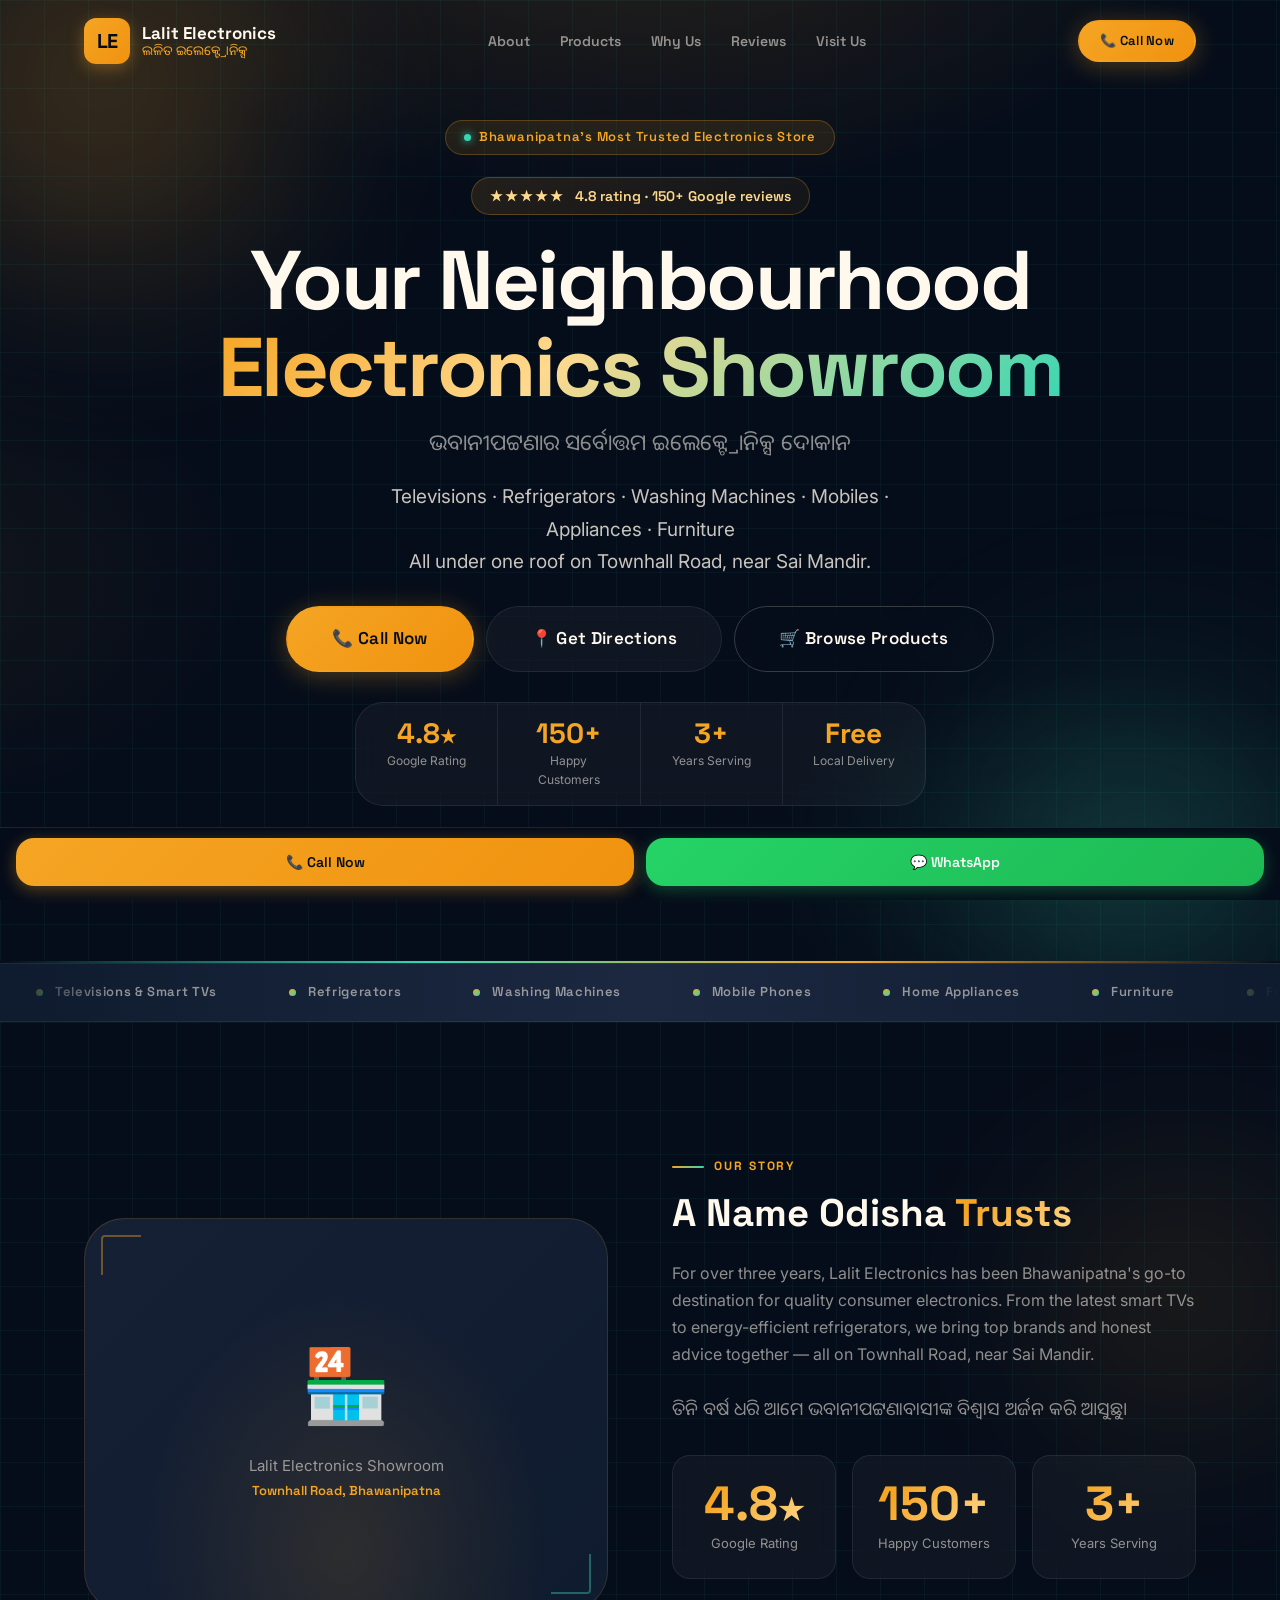
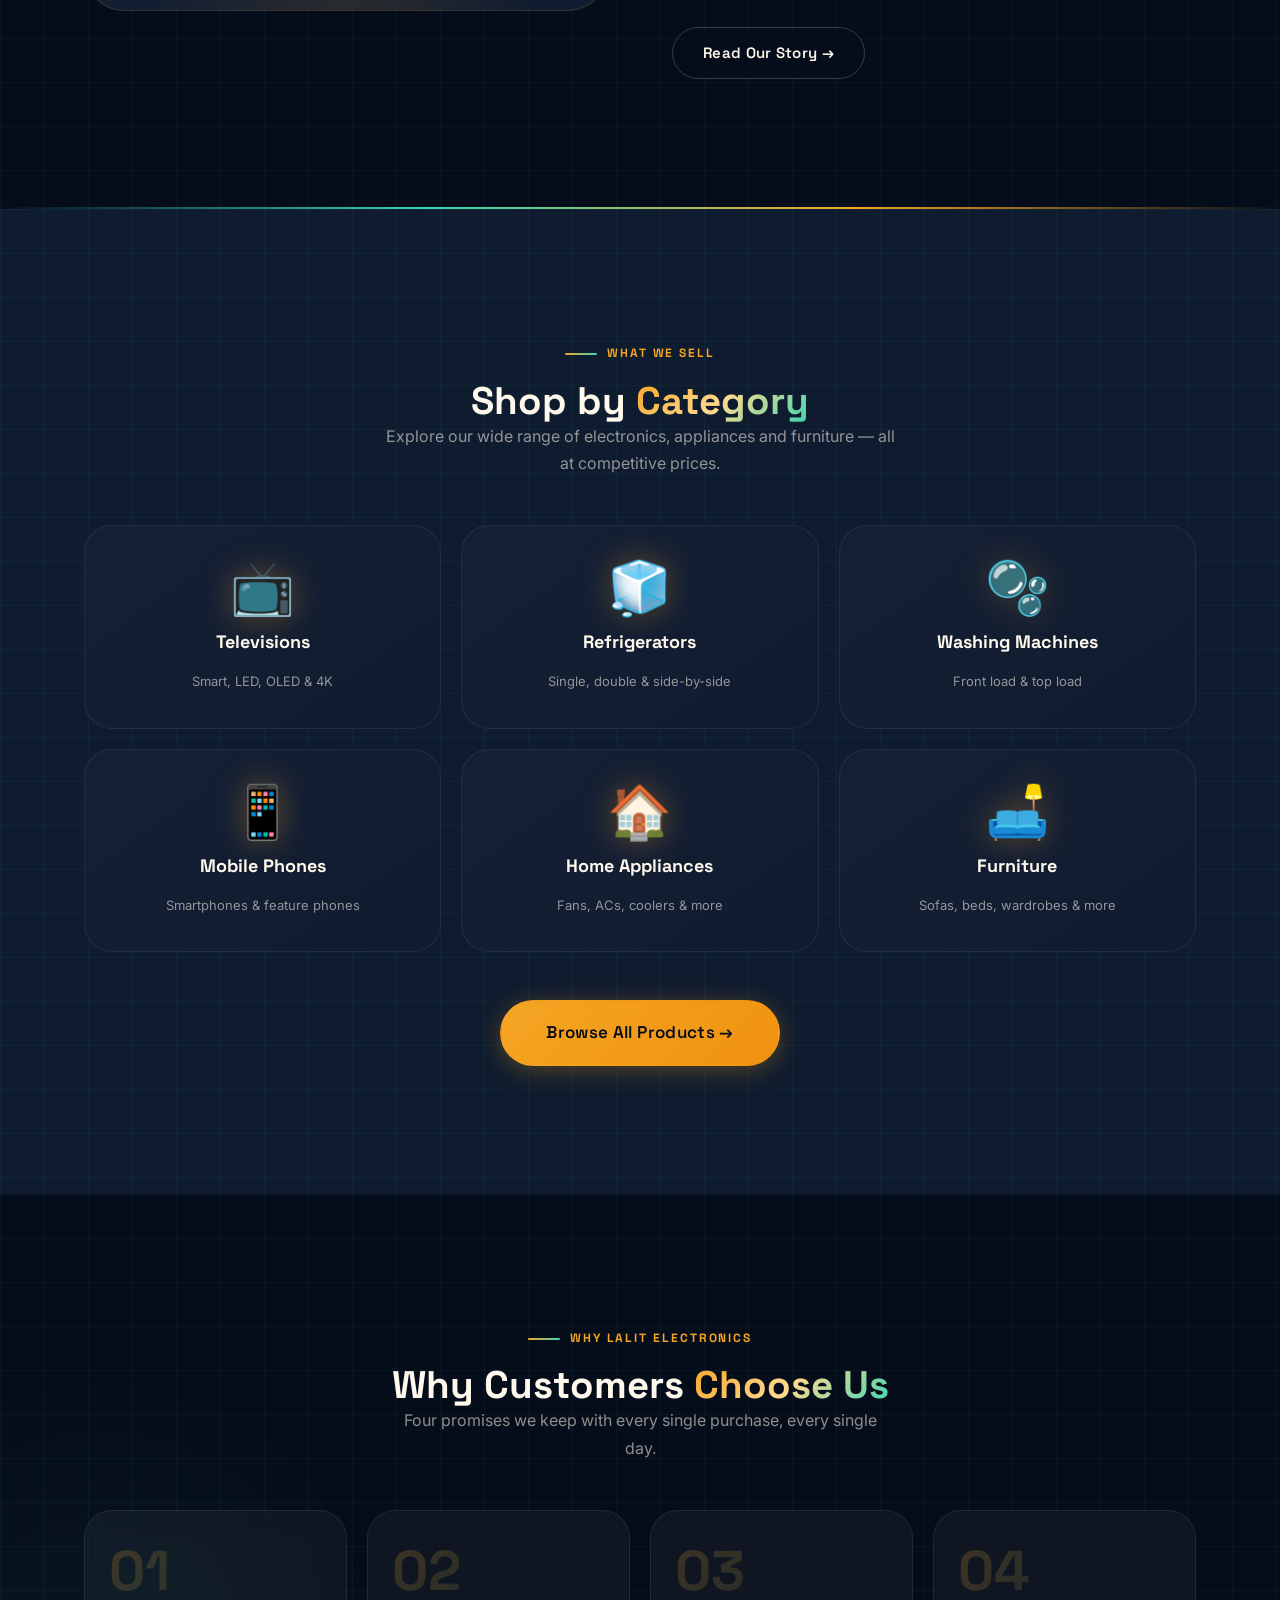
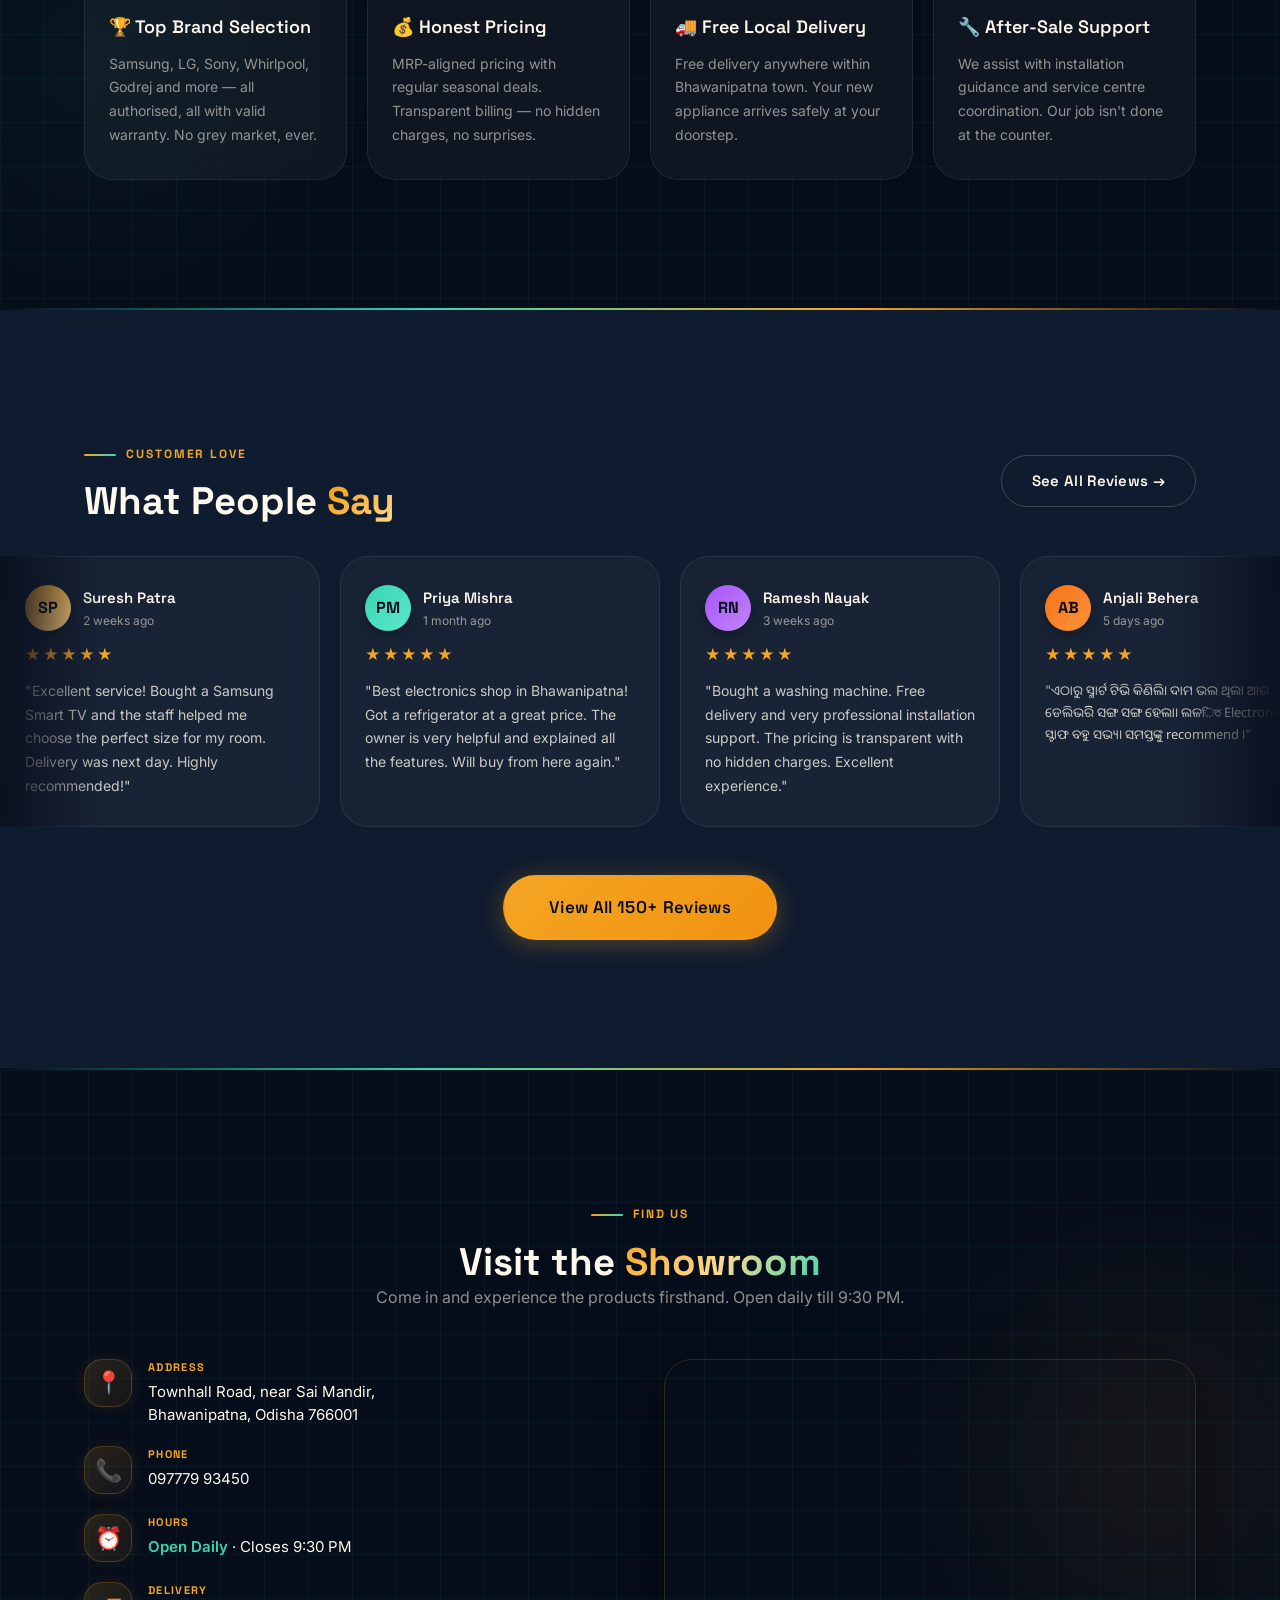
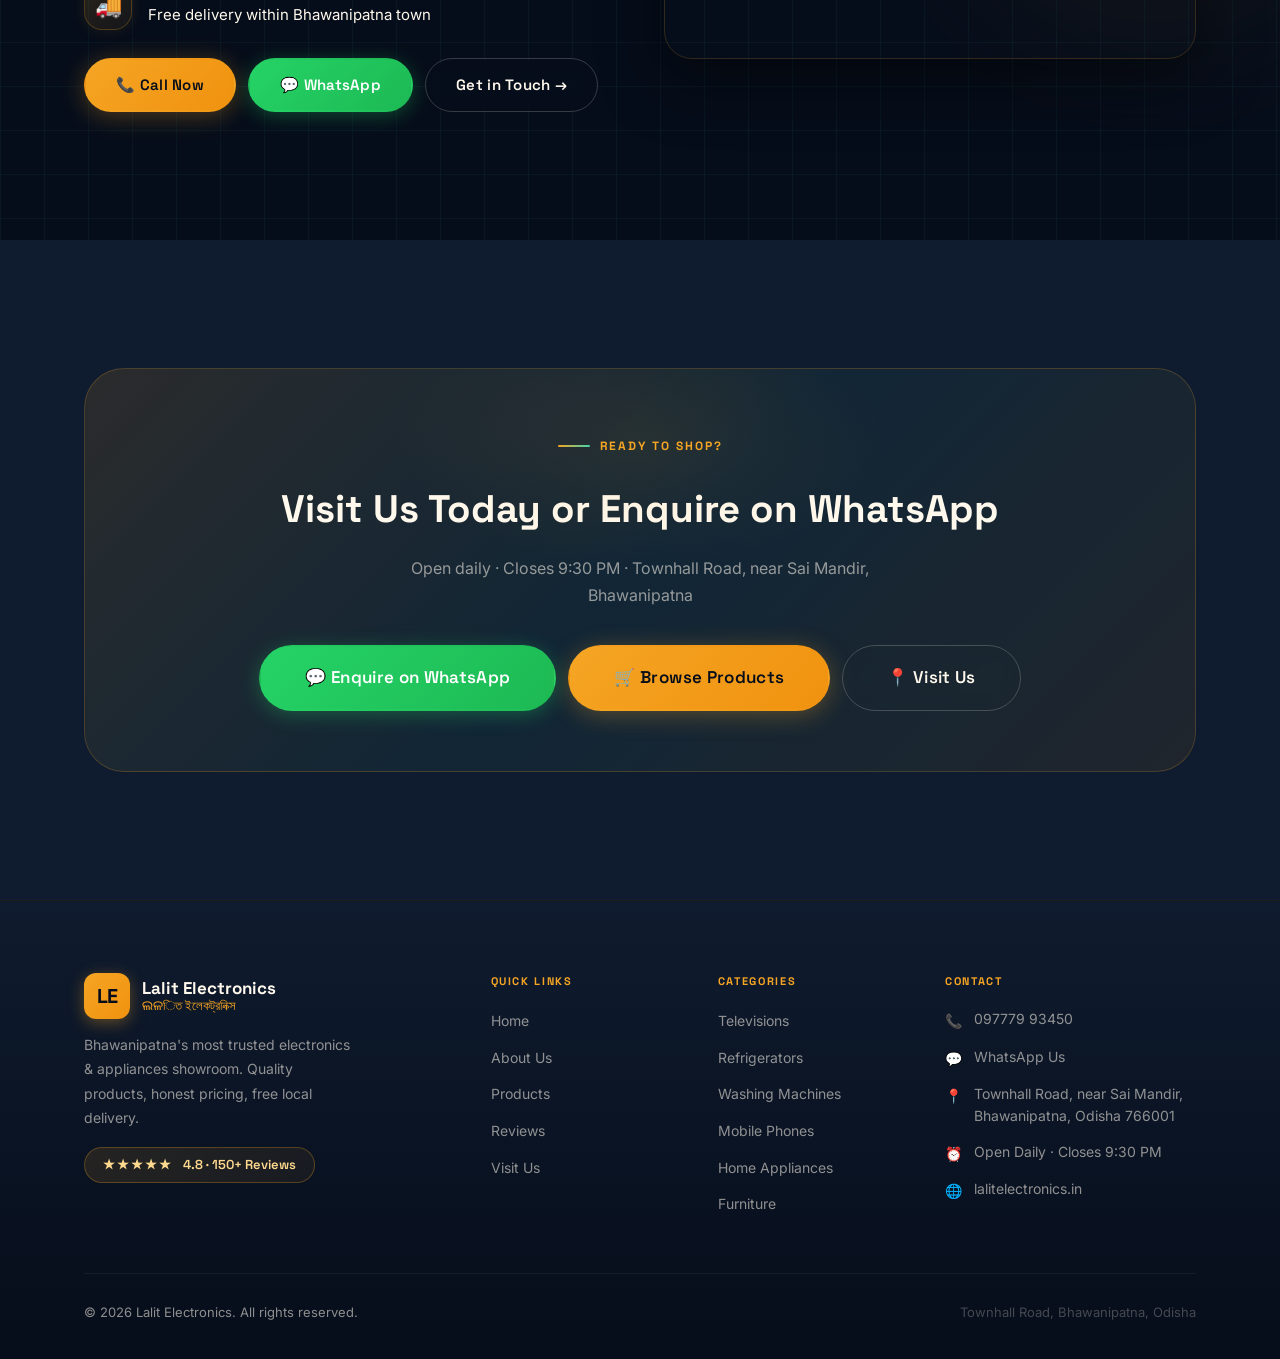
==== commit ca2dc398: "Fix Odia script translations" ====
--- a/index.html
+++ b/index.html
@@ -19,7 +19,7 @@
     "@context": "https://schema.org",
     "@type": "ElectronicsStore",
     "name": "Lalit Electronics",
-    "alternateName": "ଲଳிତ ಇलेक्ट्रॉनिक्स",
+    "alternateName": "ଲଳିତ ଇଲେକ୍ଟ୍ରୋନିକ୍ସ",
     "url": "https://lalitelectronics.in",
     "telephone": "+919777993450",
     "address": {
@@ -47,7 +47,7 @@
           <div class="logo-mark" aria-hidden="true">LE</div>
           <div class="logo-text">
             <span class="logo-en">Lalit Electronics</span>
-            <span class="logo-or">ଲଳিত ইলেকট্রনিক্স</span>
+            <span class="logo-or">ଲଳିତ ଇଲେକ୍ଟ୍ରୋନିକ୍ସ</span>
           </div>
         </a>
         <nav class="site-nav" aria-label="Main navigation">
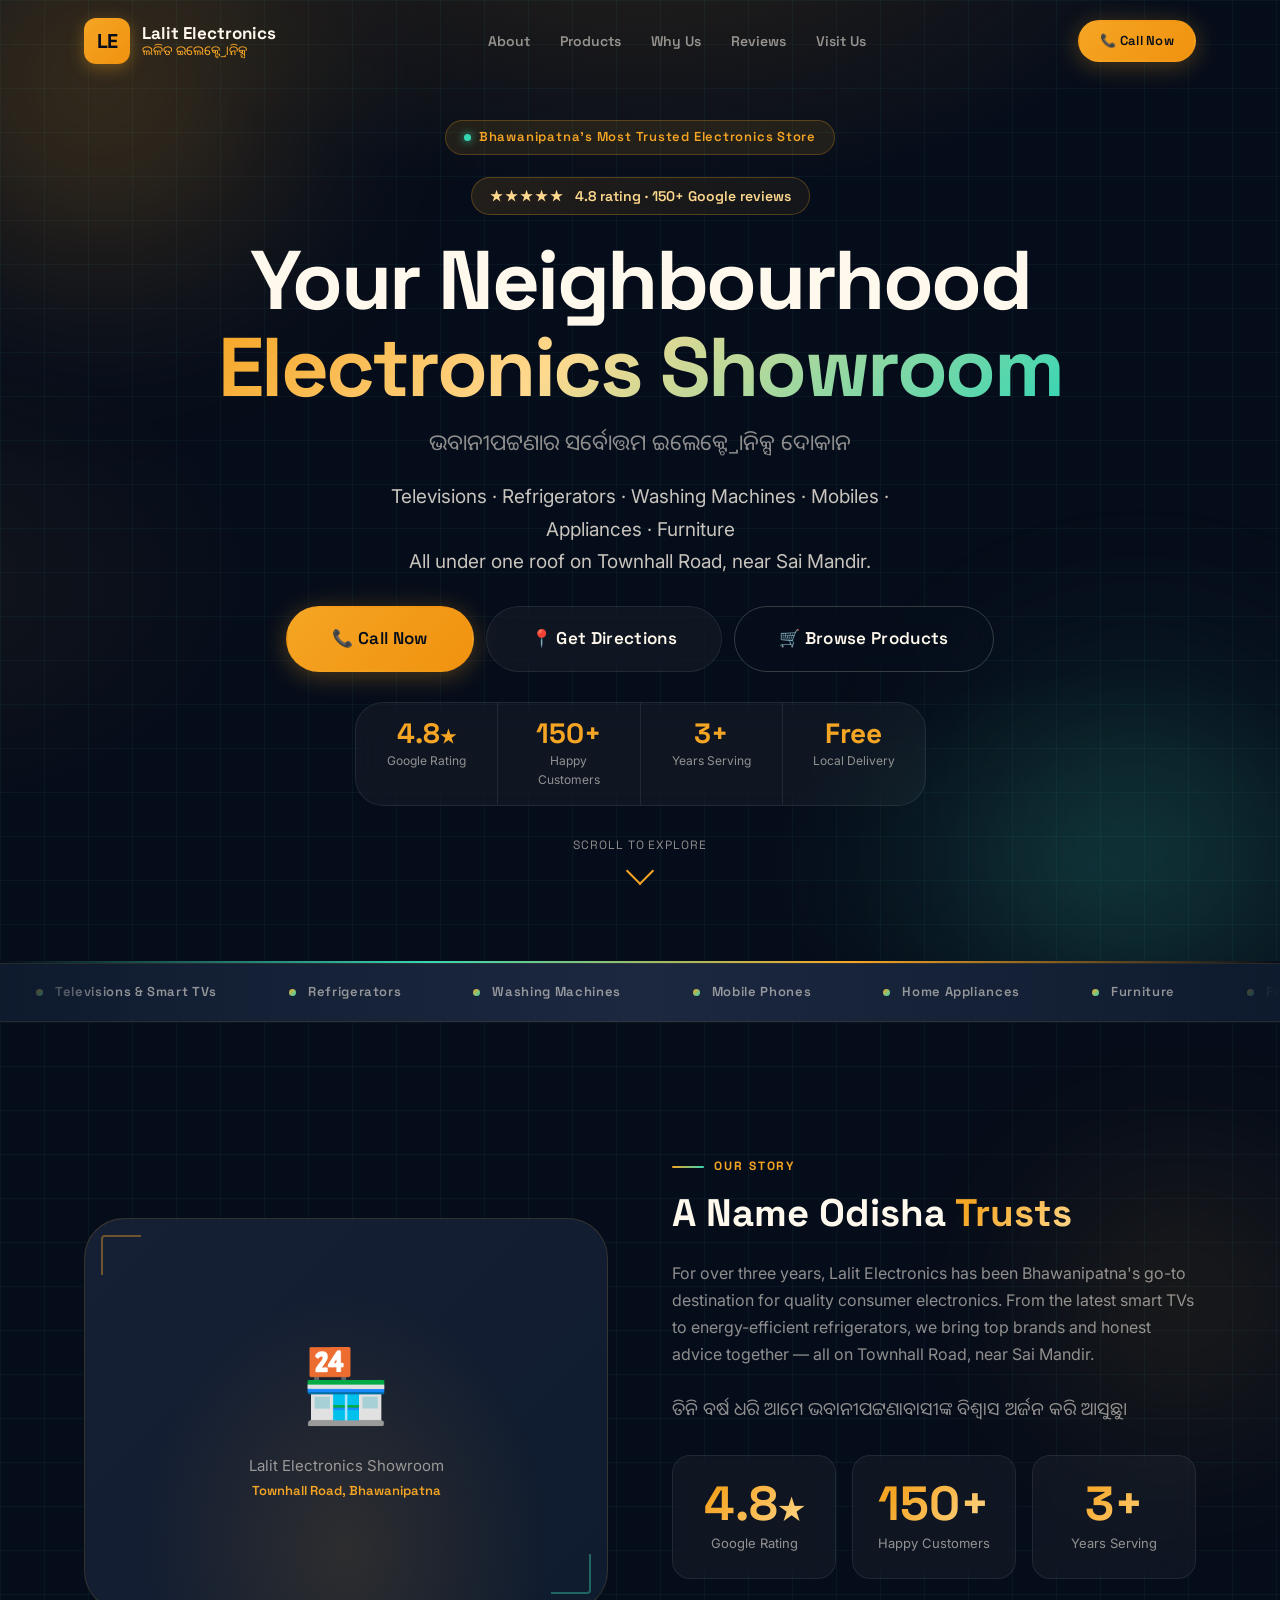
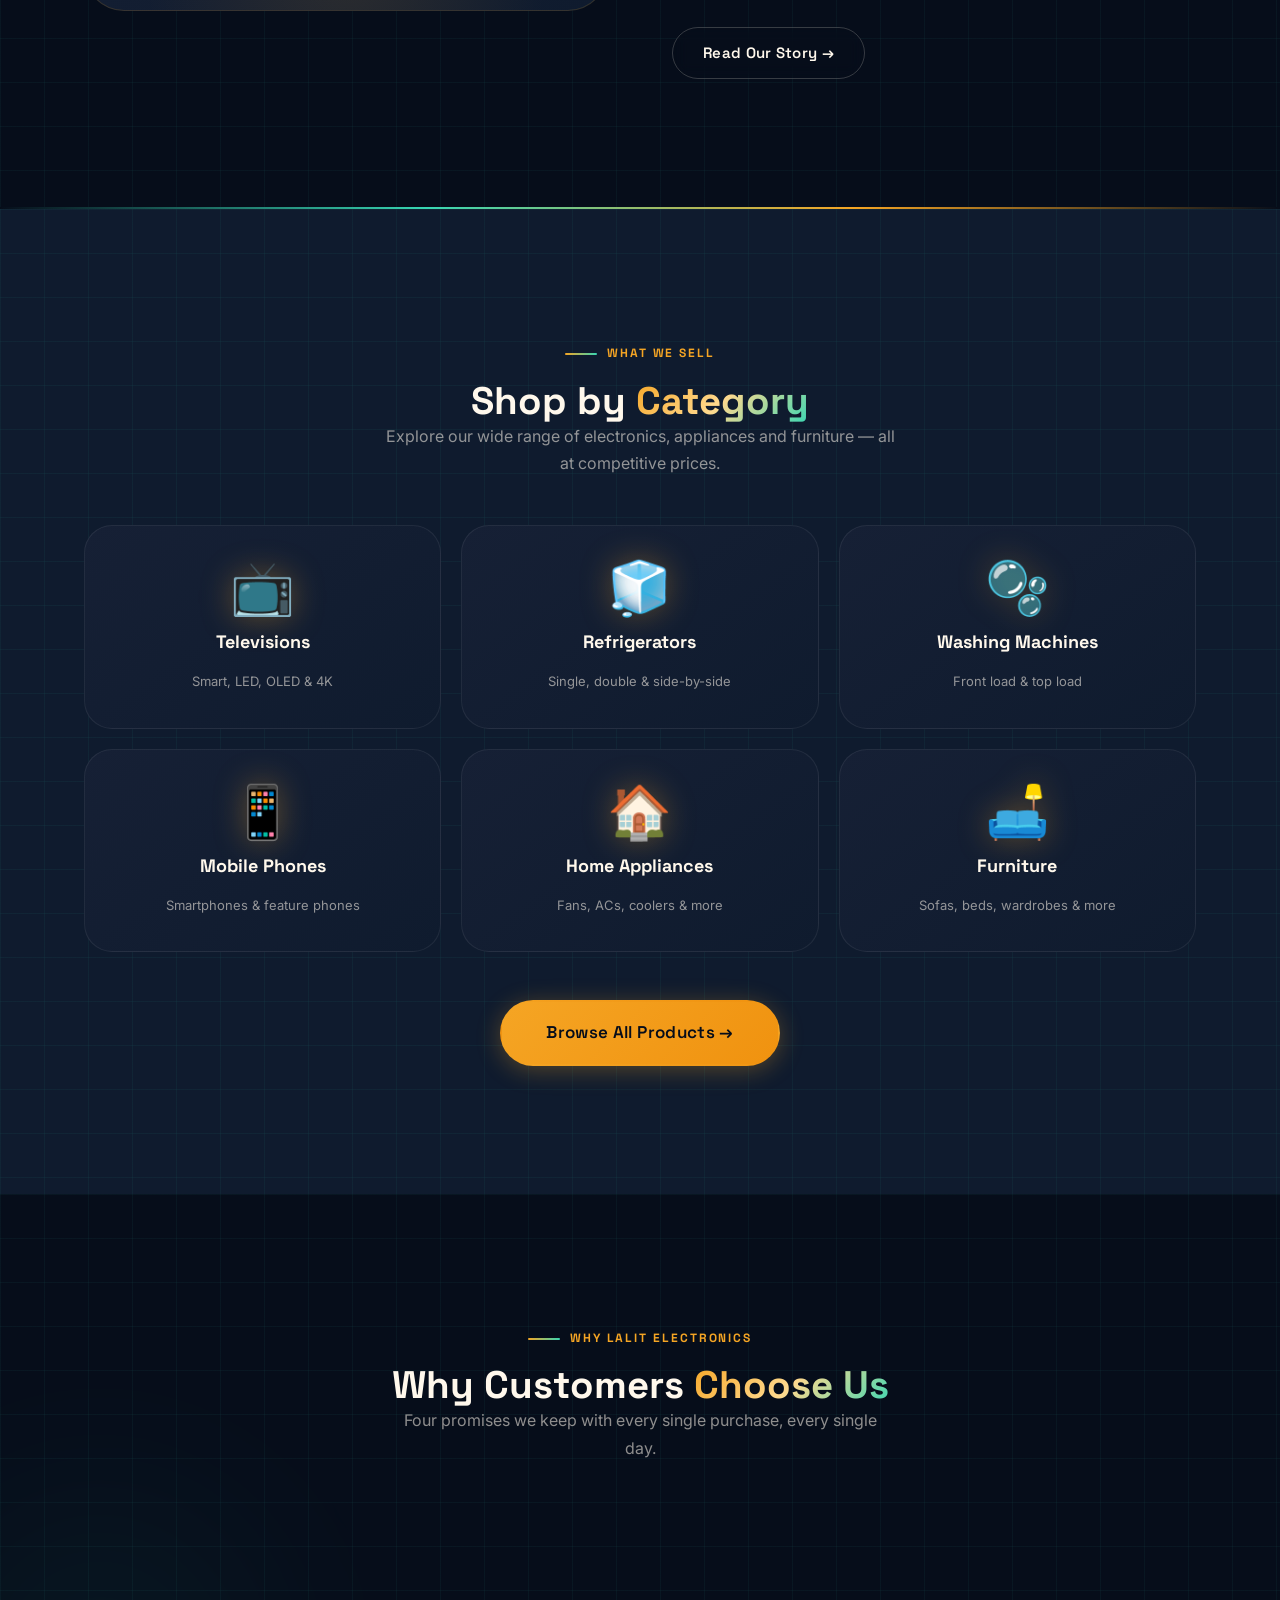
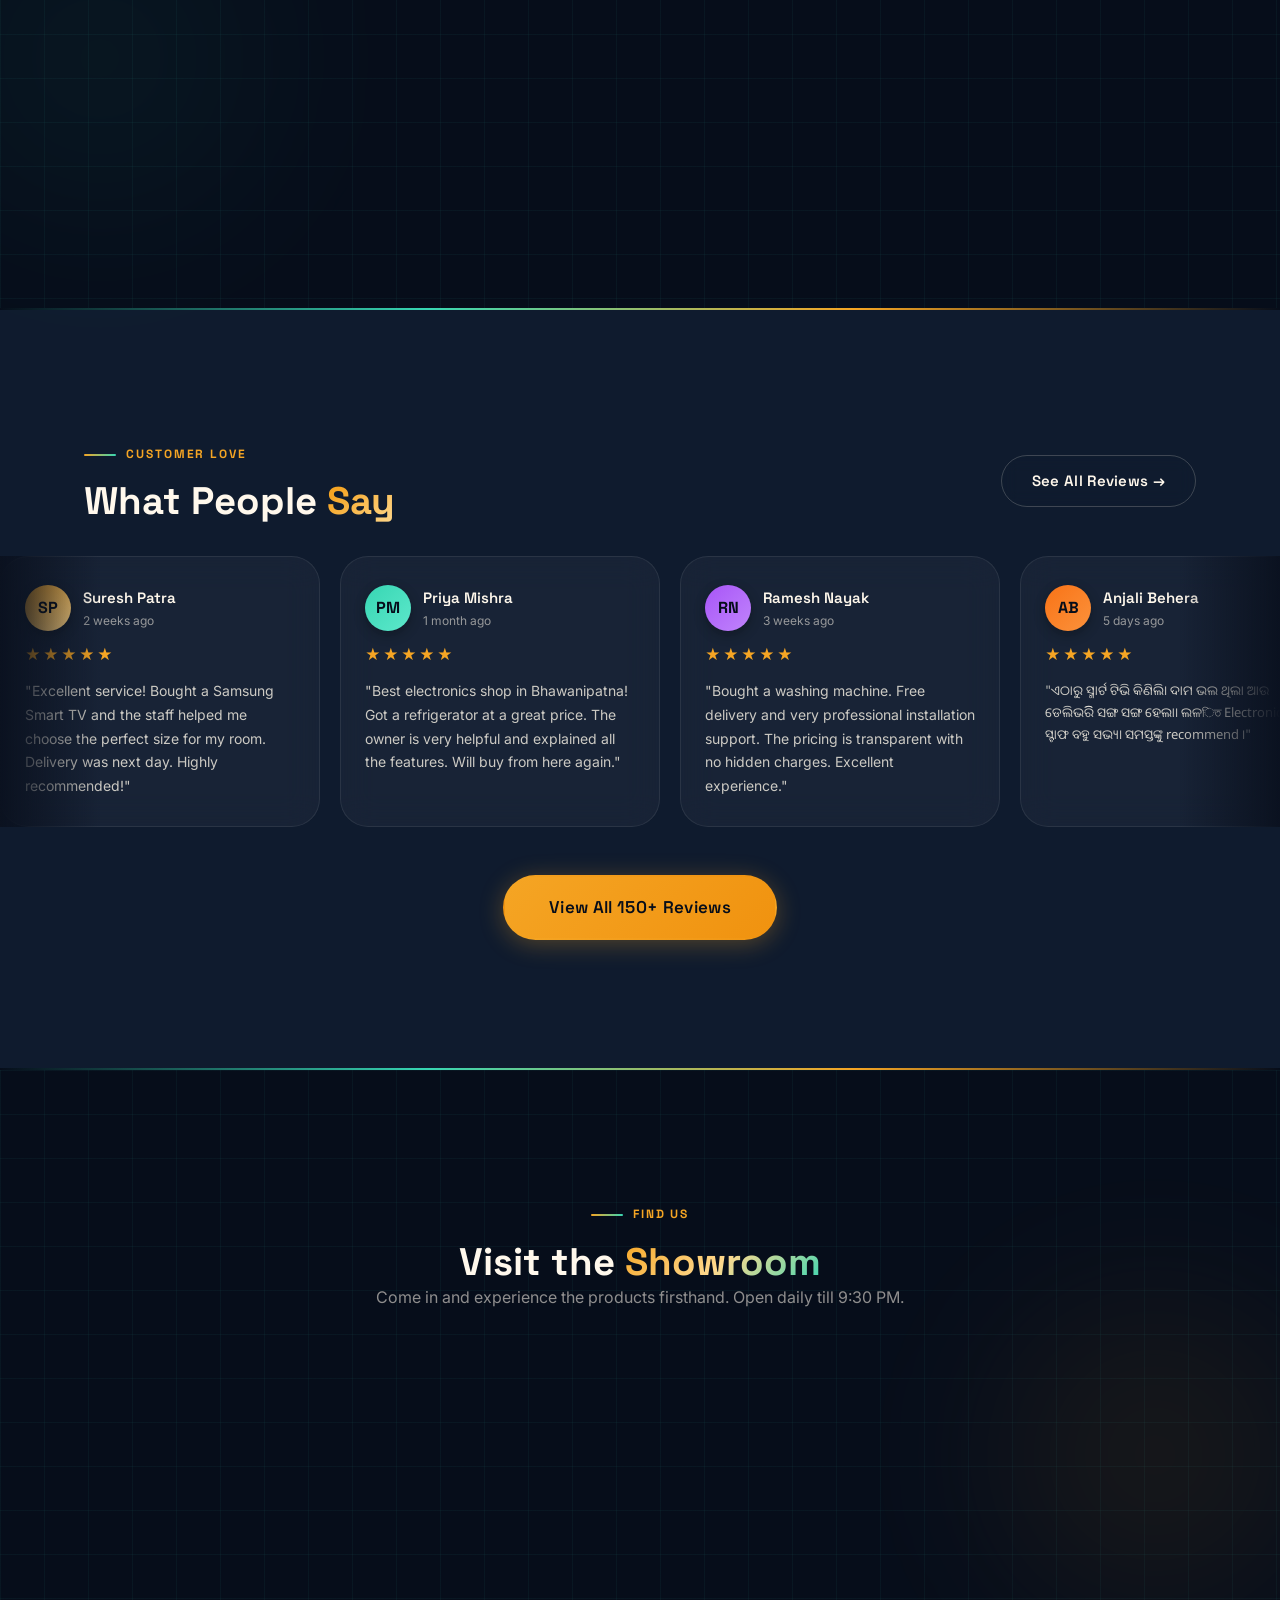
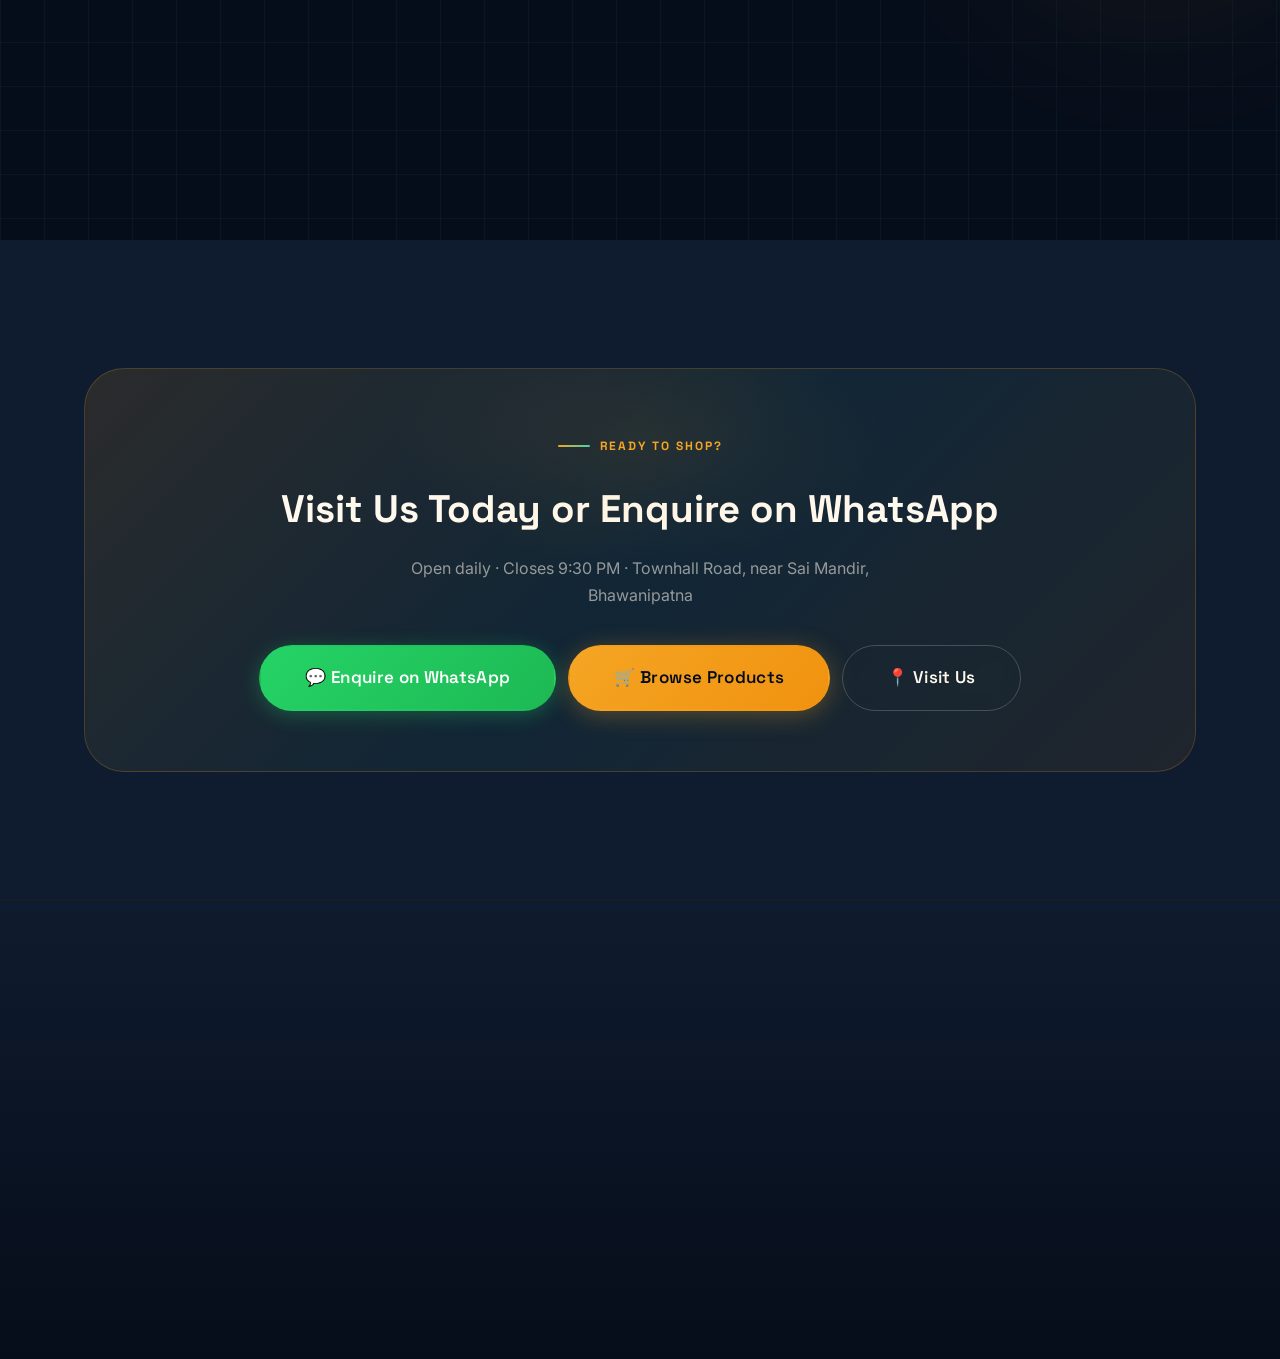
==== commit 0b9fcf9a: "Optimize app for mobile platforms" ====
--- a/index.html
+++ b/index.html
@@ -603,7 +603,7 @@
   </footer>
 
   <!-- ══ STICKY MOBILE BAR ═══════════════════════════════════ -->
-  <div id="mobile-bar" role="navigation" aria-label="Quick actions" style="display:flex;">
+  <div id="mobile-bar" role="navigation" aria-label="Quick actions">
     <a href="tel:+919777993450" class="mbar-call" id="mbar-call">📞 Call Now</a>
     <a href="https://wa.me/919777993450" class="mbar-wa" target="_blank" rel="noopener noreferrer" id="mbar-wa">💬
       WhatsApp</a>
--- a/styles.css
+++ b/styles.css
@@ -49,7 +49,12 @@
 
 /* ── Reset ─────────────────────────────────────────────── */
 *, *::before, *::after { box-sizing: border-box; margin: 0; padding: 0; }
-html { scroll-behavior: smooth; font-size: 16px; }
+html {
+  scroll-behavior: smooth;
+  font-size: 16px;
+  -webkit-text-size-adjust: 100%;
+  text-size-adjust: 100%;
+}
 body {
   font-family: var(--font-body);
   background: var(--ink);
@@ -58,6 +63,9 @@
   overflow-x: hidden;
 }
 img { display: block; max-width: 100%; }
+a, button, select, input, textarea {
+  -webkit-tap-highlight-color: transparent;
+}
 a { color: inherit; text-decoration: none; }
 ul { list-style: none; }
 button { border: none; background: none; cursor: pointer; font-family: inherit; }
@@ -474,7 +482,7 @@
   justify-content: center;
   align-items: center;
   gap: 5px;
-  width: 42px; height: 42px;
+  width: 48px; height: 48px;
   border-radius: var(--r-md);
   border: 1px solid rgba(255,248,236,.12);
   cursor: pointer;
@@ -775,6 +783,7 @@
   display: flex; gap: 0;
   animation: marquee-scroll 32s linear infinite;
   width: max-content;
+  will-change: transform;
 }
 .marquee-section:hover .marquee-track { animation-play-state: paused; }
 .marquee-item {
@@ -793,8 +802,8 @@
   border-radius: 50%; flex-shrink: 0;
 }
 @keyframes marquee-scroll {
-  from { transform: translateX(0); }
-  to   { transform: translateX(-50%); }
+  from { transform: translate3d(0, 0, 0); }
+  to   { transform: translate3d(-50%, 0, 0); }
 }
 
 /* ====================================================
@@ -998,11 +1007,12 @@
   display: flex; gap: 20px;
   animation: carousel-scroll 44s linear infinite;
   width: max-content;
+  will-change: transform;
 }
 .reviews-track-wrap:hover .reviews-track { animation-play-state: paused; }
 @keyframes carousel-scroll {
-  from { transform: translateX(0); }
-  to   { transform: translateX(-50%); }
+  from { transform: translate3d(0, 0, 0); }
+  to   { transform: translate3d(-50%, 0, 0); }
 }
 
 .review-card {
@@ -1078,6 +1088,12 @@
 }
 .map-embed iframe { width: 100%; height: 100%; border: 0; }
 
+/* Lazy rendering for performance */
+#site-footer, .why-grid, .team-grid, .timeline, .contact-preview-grid, .contact-page-grid {
+  content-visibility: auto;
+  contain-intrinsic-size: 300px;
+}
+
 /* ====================================================
    SECTIONS
    ==================================================== */
@@ -1255,7 +1271,7 @@
 
 .reviews-grid {
   display: grid;
-  grid-template-columns: repeat(auto-fill, minmax(320px,1fr));
+  grid-template-columns: repeat(auto-fill, minmax(min(100%, 290px), 1fr));
   gap: 20px;
 }
 .review-card-full {
@@ -1459,7 +1475,7 @@
   #mobile-bar { display: flex; }
   body { padding-bottom: 72px; }
 
-  .about-split { grid-template-columns: 1fr; }
+  .about-split { grid-template-columns: 1fr; gap: 32px; }
   .categories-grid { grid-template-columns: repeat(2,1fr); }
   .products-grid { grid-template-columns: repeat(2,1fr); }
   .contact-preview-grid { grid-template-columns: 1fr; }
@@ -1472,19 +1488,45 @@
   .hero-stats { flex-direction: column; border-radius: var(--r-xl); }
   .hero-stat { border-right: none; border-bottom: 1px solid var(--glass-border); }
   .hero-stat:last-child { border-bottom: none; }
-  .hero-ctas { flex-direction: column; align-items: center; }
-  .category-tabs { top: 60px; }
+  
+  .hero-ctas {
+    flex-direction: column;
+    align-items: stretch;
+    width: 100%;
+    max-width: 320px;
+    margin-inline: auto;
+  }
+  .hero-ctas .btn {
+    width: 100%;
+  }
+
+  .category-tabs {
+    top: 60px;
+    flex-wrap: nowrap;
+    overflow-x: auto;
+    -webkit-overflow-scrolling: touch;
+    scrollbar-width: none;
+    padding: 12px var(--page-h);
+    margin-inline: calc(-1 * var(--page-h));
+  }
+  .category-tabs::-webkit-scrollbar {
+    display: none;
+  }
+  .cat-tab {
+    padding: 13px 24px;
+    white-space: nowrap;
+  }
 }
 
 @media (max-width: 600px) {
   .products-grid { grid-template-columns: 1fr; }
   .why-grid { grid-template-columns: 1fr; }
   .hero-stats { width: 100%; }
-}
-
-@media (max-width: 420px) {
-  .categories-grid { grid-template-columns: 1fr 1fr; }
   .stats-row { grid-template-columns: 1fr; }
+}
+
+@media (max-width: 480px) {
+  .categories-grid { grid-template-columns: 1fr; }
 }
 
 /* ====================================================
